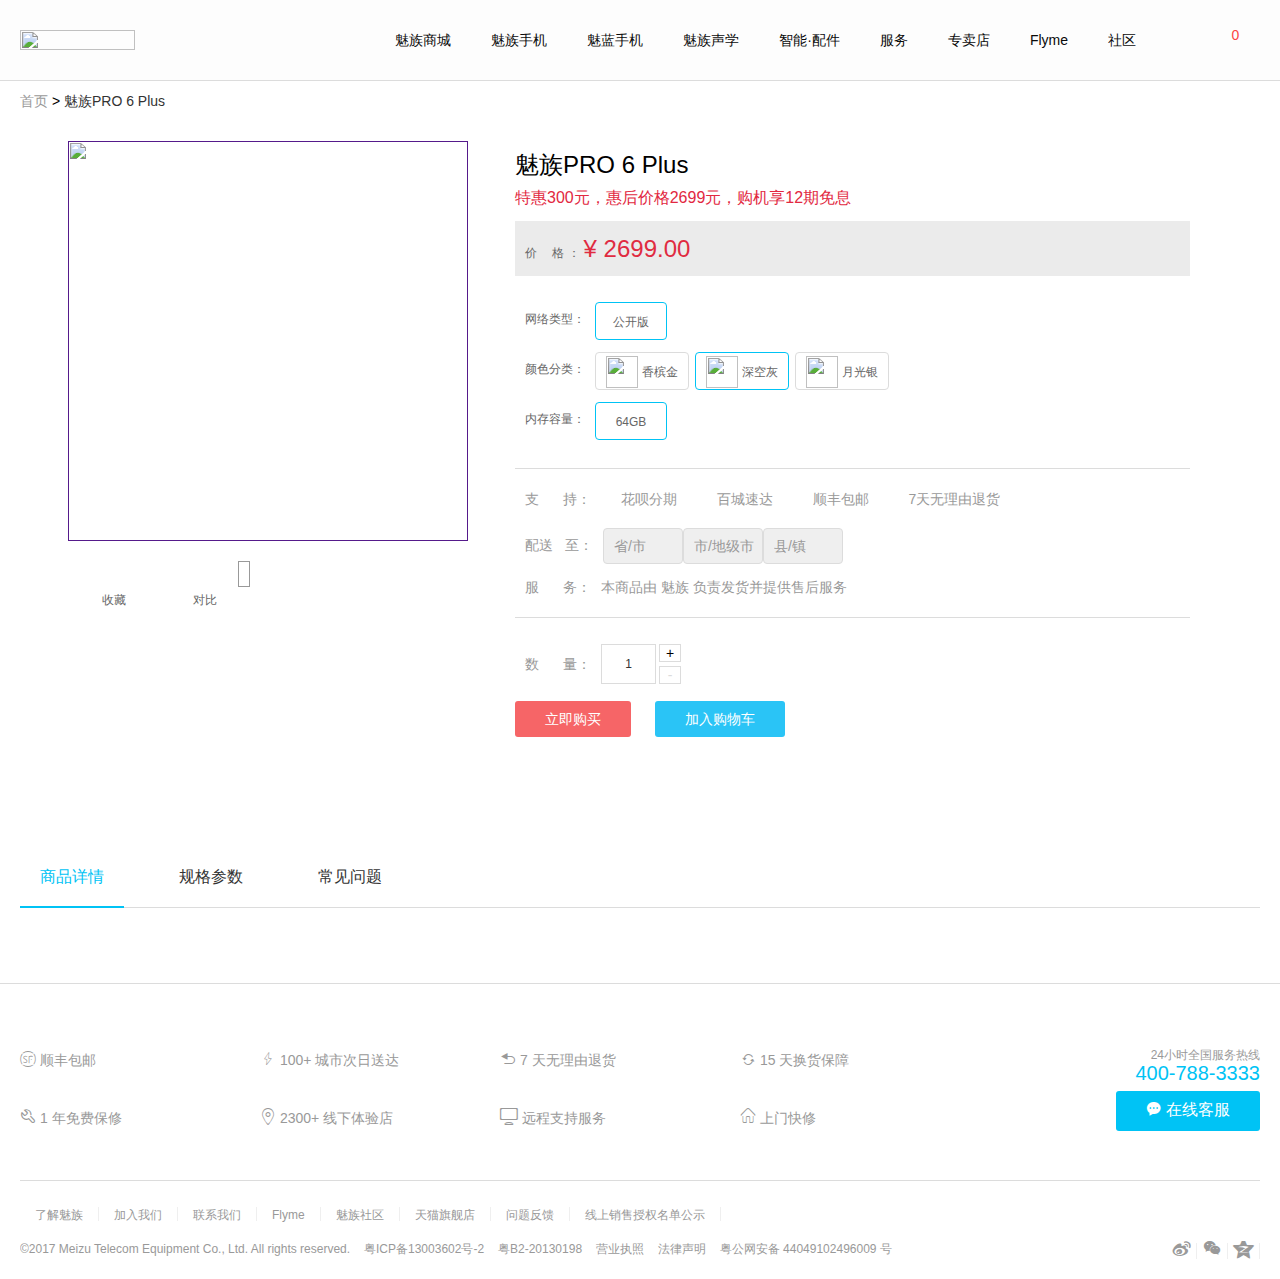
==== Details.html @ 1ca61fbf "Add files via upload" ====
<!DOCTYPE html>
<html lang="en">
<head>
  <meta charset="UTF-8">
  <meta http-equiv="X-UA-Compatible" content="ie=edge">
  <link href="img/标签.ico" rel="shortcut icon">
  <title>魅族官网-魅族智能手机官方网站</title>
  <link rel="stylesheet" href="css/cssresets.css">
  <link rel="stylesheet" href="css/Details.css">
  <link rel="stylesheet" href="iconfont/iconfont.css">
</head>
<body>

    <!-- 导航和轮播图 -->
    <header id="top">
      <div class="nav">
        <div class="nav_center">
          <div class="nc_logo">
            <a href="index.html"><img src="img/logo.png" alt=""></a>
          </div>
          <div class="nc_cart">
            <a href="#">
              <em>0</em>
            </a>
            <div class="ncc_store hide">
              <div class="nccs_center">
                <div class="nccsc_back"></div>
                <div class="nccsc_words">
                  登录后可见<br>
                  您账号中已加入的商品哦~
                </div>
              </div>
            </div>
          </div>
          <div class="nc_mine">
            <a href="#"></a>
            <ul class="hide">
              <li><a href="#">立即登陆</a></li>
              <li><a href="#">立即注册</a></li>
              <li><a href="#">我的订单</a></li>
              <li><a href="#">M码通道</a></li>
            </ul>
          </div>
          <div class="nc_nav">
            <ul>
              <li><a href="#">魅族商城</a></li>
              <li class="ncn_detail">
                <a href="#">魅族手机</a>
                <div class="ncn_detail hide">
                  <div class="ncnd_center">
                    <ul>
                      <li>
                        <a href="#">
                          <img src="img/pro6plus.png" alt="">
                          <span>
                            魅族 PRO 6 Plus
                          </span>
                        </a>
                      </li>
                      <li>
                        <a href="#">
                          <img src="img/pro6plus.png" alt="">
                          <span>
                            魅族 PRO 6 Plus
                          </span>
                        </a>
                      </li>
                      <li>
                        <a href="#">
                          <img src="img/pro6plus.png" alt="">
                          <span>
                            魅族 PRO 6 Plus
                          </span>
                        </a>
                      </li>
                      <li>
                        <a href="#">
                          <img src="img/pro6plus.png" alt="">
                          <span>
                            魅族 PRO 6 Plus
                          </span>
                        </a>
                      </li>
                    </ul>
                  </div>
                </div>
              </li>
              <li class="ncn_detail">
                <a href="#">魅蓝手机</a>
                <div class="ncn_detail hide">
                  <div class="ncnd_center">
                    <ul>
                      <li>
                        <a href="#">
                          <img src="img/pro6plus.png" alt="">
                          <span>
                            魅族 PRO 6
                          </span>
                        </a>
                      </li>
                      <li>
                        <a href="#">
                          <img src="img/pro6plus.png" alt="">
                          <span>
                            魅族 PRO 6 Plus
                          </span>
                        </a>
                      </li>
                      <li>
                        <a href="#">
                          <img src="img/pro6plus.png" alt="">
                          <span>
                            魅族 PRO 6 Plus
                          </span>
                        </a>
                      </li>
                      <li>
                        <a href="#">
                          <img src="img/pro6plus.png" alt="">
                          <span>
                            魅族 PRO 6 Plus
                          </span>
                        </a>
                      </li>
                    </ul>
                  </div>
                </div>
              </li>
              <li class="ncn_detail">
                <a href="#">魅族声学</a>
                <div class="ncn_detail hide">
                  <div class="ncnd_center">
                    <ul>
                      <li>
                        <a href="#">
                          <img src="img/pro6plus.png" alt="">
                          <span>
                            魅族 PRO 6 Plus
                          </span>
                        </a>
                      </li>
                      <li>
                        <a href="#">
                          <img src="img/pro6plus.png" alt="">
                          <span>
                            魅族 PRO 6 Plus
                          </span>
                        </a>
                      </li>
                      <li>
                        <a href="#">
                          <img src="img/pro6plus.png" alt="">
                          <span>
                            魅族 PRO 6 Plus
                          </span>
                        </a>
                      </li>
                      <li>
                        <a href="#">
                          <img src="img/pro6plus.png" alt="">
                          <span>
                            魅族 PRO 6 Plus
                          </span>
                        </a>
                      </li>
                    </ul>
                  </div>
                </div>
              </li>
              <li class="ncn_detail">
                <a href="#">智能·配件</a>
                <div class="ncn_detail hide">
                  <div class="ncnd_center">
                    <ul>
                      <li>
                        <a href="#">
                          <img src="img/pro6plus.png" alt="">
                          <span>
                            魅族 PRO 6 Plus
                          </span>
                        </a>
                      </li>
                      <li>
                        <a href="#">
                          <img src="img/pro6plus.png" alt="">
                          <span>
                            魅族 PRO 6 Plus
                          </span>
                        </a>
                      </li>
                      <li>
                        <a href="#">
                          <img src="img/pro6plus.png" alt="">
                          <span>
                            魅族 PRO 6 Plus
                          </span>
                        </a>
                      </li>
                      <li>
                        <a href="#">
                          <img src="img/pro6plus.png" alt="">
                          <span>
                            魅族 PRO 6 Plus
                          </span>
                        </a>
                      </li>
                    </ul>
                  </div>
                </div>
              </li>
              <li><a href="#">服务</a></li>
              <li><a href="#">专卖店</a></li>
              <li><a href="#">Flyme</a></li>
              <li><a href="#">社区</a></li>
            </ul>
          </div>
        </div>
      </div>
      <div class="hidenav" style="display:none;">
        <div class="hidenav_nav">
          <ul>
            <li style="border-bottom: 2px solid #00c3f5;"><a  class="hn_color">商品详情</a></li>
            <li><a >规格参数</a></li>
            <li><a >常见问题</a></li>
          </ul>
          <div>
            <div>
              <div class="buy">
                <a href="#">现在购买</a>
              </div>
              <div class="price">
                魅族PRO 6s
                <em>￥2299.00</em>
                <p>全网通公开版 星空黑 64GB</p>
              </div>
            </div>
          </div>
        </div>
      </div>
    </header>

    <main id="main">
      <div class="container">
        <section class="crumbs">
          <a href="index.html" class="index">首页</a>
          >
          <a href="" class="Details">魅族PRO 6 Plus</a>
        </section>
        <section class="rom">
          <div class="c_left">
            <div class="cl_booth">
              <a href="">
                <img src="img/c_left0.jpg" alt="">
              </a>
              <a href="" style="display:none;">
                <img src="img/c_left1.jpg" alt="">
              </a>
              <a href="" style="display:none;">
                <img src="img/c_left2.jpg" alt="">
              </a>
              <div class="cl_box" style="display:none;"></div>
            </div>
            <div class="c_cover" ></div>
            <div class="cr_img" style="display:none;" >
              <img src="img/c_left0.jpg" alt="" class="rpic" >
              <img src="img/c_left1.jpg" alt="" class="rpic" style="display:none;">
              <img src="img/c_left2.jpg" alt="" class="rpic" style="display:none;">
            </div>

            <ul>
              <li style="border:1px solid #999;">
                <a>
                  <img src="img/c_left0.jpg" alt="">
                </a>
              </li>
              <li>
                <a>
                  <img src="img/c_left1.jpg" alt="">
                </a>
              </li>
              <li>
                <a>
                  <img src="img/c_left2.jpg" alt="">
                </a>
              </li>
            </ul>
            <div class="cl_action">
              <a href="">
                <span></span>
                收藏</a>
                <a href="" class="cla_compared">
                <span></span>
                对比</a>
            </div>
          </div>
          <div class="c_right">
            <div class="cr_hd">
              <h1>魅族PRO 6 Plus</h1>
              <p>特惠300元，惠后价格2699元，购机享12期免息</p>
            </div>
            <div class="cr_sell">
              <span>价
                <span></span>
                <span></span>
                格 ：</span>
              <span class="crs_money">¥ 2699.00</span>
            </div>
            <div class="cr_set">
              <dl>
                <dt>网络类型：</dt>
                <dd>
                  <a class="c_click">
                    <span>公开版</span>
                  </a>
                </dd>
              </dl>
              <dl>
                <dt>颜色分类：</dt>
                <dd>
                  <a>
                    <img src="img/cr_set0.png" alt="">
                    <span>香槟金</span>
                  </a>
                  <a class="c_click">
                    <img src="img/cr_set1.png" alt="">
                  <span>深空灰</span>
                  </a>
                  <a>
                    <img src="img/cr_set2.png" alt="">
                  <span>月光银</span>
                  </a>
                </dd>
              </dl>
              <dl>
                <dt>内存容量：</dt>
                <dd>
                  <a class="c_click">
                    <span>64GB</span>
                  </a>
                </dd>
              </dl>
            </div>
            <div class="cr_service">
              <dl class="crs_item">
                <dt>支<span class="space"></span><span class="space"></span>持：</dt>
                <dd>
                  <span>
                    <i></i>
                    花呗分期
                  </span>
                  <span>
                    <i></i>
                    百城速达
                  </span>
                  <span>
                    <i></i>
                    顺丰包邮
                  </span>
                  <span>
                    <i></i>
                    7天无理由退货
                  </span>
                </dd>
              </dl>
              <dl class="crs_suda">
                <dt>配送<span class="space"></span>至：</dt>
                <dd>
                  <select id="s_province" name="s_province"></select>
                  <select id="s_city" name="s_city"></select>
                  <select id="s_county" name="s_county"></select>
                  <script class="resources library" src="js/area.js" type="text/javascript"></script>
                  <script type="text/javascript">
                		_init_area();
                	</script>
                </dd>
              </dl>
              <dl class="crs_provider">
                <dt>服<span class="space"></span><span class="space"></span>务：</dt>
                <dd>本商品由 魅族 负责发货并提供售后服务</dd>
              </dl>
            </div>
            <div class="cr_buy">
              <dl>
                <dt>数<span class="space"></span><span class="space"></span>量：</dt>
                <dd>
                  <div>
                    <a class="bottom" style="pointer-events:none;color:#dcdcdc;">-</a>
                    <input type="text" name="" value="1" >
                    <a class="top">+</a>
                  </div>
                </dd>
              </dl>
              <div>
                <a href="#" class="crb_buy">立即购买</a>
                <a href="#">加入购物车</a>
              </div>
            </div>
          </div>
        </section>
      </div>
      <div class="details">
        <div style="height: 62px;">
          <div class="details_tab">
            <div class="container">
              <ul>
                <li style="border-bottom: 2px solid #00c3f5;"><a style="color: #00c3f5;">商品详情</a></li>
                <li><a>规格参数</a></li>
                <li><a>常见问题</a></li>
              </ul>
            </div>
          </div>
        </div>
        <div class="d_content">
          <img src="img/main.png" alt="">
          <img src="img/main3.png" alt="" style="display:none;">
          <img src="img/main2.png" alt="" style="display:none;">
        </div>
      </div>
    </main>

    <!-- 结尾 -->
    <footer id="footer">
        <div>
          <section class="f_top">
            <ul class="ft_left">
              <li>
                <a href="#">
                  <i class="iconfont icon-shunfengmendian01"></i>
                  <span>顺丰包邮</span>
                </a>
              </li>
              <li>
                <a href="#">
                  <i class="iconfont icon-icons64x6449"></i>
                  <span>100+ 城市次日送达</span>
                </a>
              </li>
              <li>
                <a href="#">
                  <i class="iconfont icon-fanhui"></i>
                  <span>7 天无理由退货</span>
                </a>
              </li>
              <li>
                <a href="#">
                  <i class="iconfont icon-xunhuan"></i>
                  <span>15 天换货保障</span>
                </a>
              </li>
              <li>
                <a href="#">
                  <i class="iconfont icon-weixiu"></i>
                  <span>1 年免费保修</span>
                </a>
              </li>
              <li>
                <a href="#">
                  <i class="iconfont icon-dingwei"></i>
                  <span>2300+ 线下体验店</span>
                </a>
              </li>
              <li>
                <a href="#">
                  <i class="iconfont icon-pingmugongxiang"></i>
                  <span>远程支持服务</span>
                </a>
              </li>
              <li>
                <a href="#">
                  <i class="iconfont icon-1"></i>
                  <span>上门快修</span>
                </a>
              </li>
            </ul>
            <div class="ft_right">
              <p>24小时全国服务热线</p>
              <p class="ftr_phone">400-788-3333</p>
              <p>
                <a href="#">
                  <i class="iconfont icon-xinxi1"></i>
                  <span>在线客服</span>
                </a>
              </p>
            </div>
          </section>
          <section class="f_bottom">
            <ul>
              <li><a href="#">了解魅族</a></li>
              <li><a href="#">加入我们</a></li>
              <li><a href="#">联系我们</a></li>
              <li><a href="#">Flyme</a></li>
              <li><a href="#">魅族社区</a></li>
              <li><a href="#">天猫旗舰店</a></li>
              <li><a href="#">问题反馈</a></li>
              <li><a href="#">线上销售授权名单公示</a></li>
            </ul>
            <div>
              <span>
                <a href="#">©2017 Meizu Telecom Equipment Co., Ltd. All rights reserved.</a>
                <a href="#">粤ICP备13003602号-2</a>
                <a href="#">粤B2-20130198</a>
                <a href="#">营业执照</a>
                <a href="#">法律声明</a>
                <a href="#">粤公网安备 44049102496009 号</a>
              </span>
              <ul>
                <li>
                  <a href="#">
                    <i class="iconfont icon-weibo"></i>
                  </a>
                </li>
                <li>
                  <a href="#">
                    <i class="iconfont icon-weixin"></i>
                  </a>
                </li>
                <li>
                  <a href="#">
                    <i class="iconfont icon-kongjian"></i>
                  </a>
                </li>
              </ul>
            </div>
          </section>
        </div>
      </footer>









    <script type="text/javascript" src="js/jquery.min.js"></script>
    <script type="text/javascript" src="js/Details.js"></script>

</body>
</html>
---- css/cssresets.css ----
html, body, div, span, applet, object, iframe,
h1, h2, h3, h4, h5, h6, p, blockquote, pre,
a, abbr, acronym, address, big, cite, code,
del, dfn, em, img, ins, kbd, q, s, samp,
small, strike, strong, sub, sup, tt, var,
b, u, i, center,
dl, dt, dd, ol, ul, li,
fieldset, form, label, legend,
table, caption, tbody, tfoot, thead, tr, th, td,
article, aside, canvas, details, embed,
figure, figcaption, footer, header, hgroup,
menu, nav, output, ruby, section, summary,
time, mark, audio, video {
    margin: 0;
    padding: 0;
    border: 0;
    font-size: 14px;
    vertical-align: baseline;
}
body{
  font:14px/1.5 "Helvetica Neue",Helvetica,Arial,"Microsoft Yahei","Hiragino Sans GB","Heiti SC","WenQuanYi Micro Hei",sans-serif;
  overflow-x: hidden;
}
a{text-decoration:none;font-family: Helvetica,Tahoma,Arial,"Hiragino Sans GB","Microsoft YaHei",SimSun,Heiti,sans-serif;}
/* HTML5 display-role reset for older browsers */
article, aside, details, figcaption, figure,
footer, header, hgroup, menu, nav, section {
    display: block;
}

body {
    line-height: 1;
}

ol, ul {
    list-style: none;
}

blockquote, q {
    quotes: none;
}

blockquote:before, blockquote:after,
q:before, q:after {
    content: '';
    content: none;
}

table {
    border-collapse: collapse;
    border-spacing: 0;
}
a{cursor: pointer;}
input{outline:none;}
---- css/Details.css ----
/*=============== 暂时公共栏 ===============*/
.hide{display: none;}

/*------------------ 导航和轮播图 ------------------*/
#top{width: 100%;height: 80px;position: relative;border-bottom: 1px solid #dcdcdc;}

/*------------------ 导 航 栏 ------------------*/
#top .nav{width: 100%;height: 80px;background-color: rgba(251, 251, 251, 0.50);z-index: 2;position: absolute;top: 0;}
#top .nav .nav_center{width: 1240px;height: 80px;margin: 0 auto;position: relative;}
#top .nav .nav_center .nc_logo{width: 115px;height: 80px;float: left;}
#top .nav .nav_center .nc_logo a img{width: 115px;height: 20px;display: block;padding: 30px 0;}
#top .nav .nav_center .nc_nav{height: 80px;float: right;}
#top .nav .nav_center .nc_nav ul{height: 80px;}
#top .nav .nav_center .nc_nav ul li{display: block;float: left;}
#top .nav .nav_center .nc_nav ul li a{font-size: 14px;padding: 30px 20px;display: block;line-height: 20px;color: rgb(10, 10, 10);}

/*------------------ 导航栏下拉隐藏------------------*/
#top .nav .nav_center .nc_nav ul li .ncn_detail{width: 1920px;height: 135px;position: absolute;top: 80px;right: -340px;background: #fff;border-bottom: 1px solid rgb(221, 221, 221);}
#top .nav .nav_center .nc_nav ul li .ncn_detail .ncnd_center{height: 135px;width: 1240px;margin: 0 auto;}
#top .nav .nav_center .nc_nav ul li .ncn_detail .ncnd_center ul{height: 130px;width: 1240px;padding: 5px 0 0 0;}
#top .nav .nav_center .nc_nav ul li .ncn_detail .ncnd_center ul li{width: 140px;height: 130px;text-align: center;}
#top .nav .nav_center .nc_nav ul li .ncn_detail .ncnd_center ul li a{width: 136px;height: 125px;padding:0 2px 5px;display: block;}
#top .nav .nav_center .nc_nav ul li .ncn_detail .ncnd_center ul li a img{width: 65px;height: 85px;display: block;margin: 0 auto;}
#top .nav .nav_center .nc_nav ul li .ncn_detail .ncnd_center ul li a span{font-size: 12px;margin-top: 10px;display: block;}

/*------------------ 我的详情 ------------------*/
#top .nav .nav_center .nc_mine{float: right;background: url(../img/nc_mine.png) no-repeat center;height: 80px;width: 52px;position: relative;}
#top .nav .nav_center .nc_mine>a{height: 80px;width: 52px;display: block;}
#top .nav .nav_center .nc_mine ul{width: 98px;height: 147px;position: absolute;top: 65px;right: -23px;background: #fff;border-radius:10px;text-align: center;}
#top .nav .nav_center .nc_mine ul li{display: block;margin: 15px auto;line-height: 18px;}
#top .nav .nav_center .nc_mine ul li a{font-size: 12px;color: #666;}

/*------------------ 购物车 ------------------*/
#top .nav .nav_center .nc_cart{float: right;background: url(../img/nc_cart.png) no-repeat center;height: 80px;width: 52px;position: relative;}
#top .nav .nav_center .nc_cart a{height: 80px;width: 52px;display: block;}
#top .nav .nav_center .nc_cart a em{color: rgb(252, 67, 67);position: absolute;left: 45%;top: 35%;font-style: normal;}
#top .nav .nav_center .nc_cart .ncc_store{width: 318px;height: 120px;position: absolute;top: 65px;right: 0;z-index: 2;background: #fff;border-radius:10px;}
#top .nav .nav_center .nc_cart .ncc_store .nccs_center{line-height: 120px;text-align: center;}
#top .nav .nav_center .nc_cart .ncc_store .nccs_center .nccsc_back{background: url(../img/nc_cart1.png) no-repeat center;height: 42px;width: 47px;display: inline-block;margin-right: 15px;vertical-align: middle;}
#top .nav .nav_center .nc_cart .ncc_store .nccs_center .nccsc_words{display: inline-block;font-size: 12px;color: #999;line-height: 20px;vertical-align: middle;text-align: left;}

/*------------------ 下拉固定顶端导航栏 ------------------*/
#top .hidenav{width: 100%;height: 80px;z-index: 999;background: rgba(246, 246, 246, 0.9);position: fixed;top: 0;border-bottom: 1px solid #dcdcdc;}
#top .hidenav .hidenav_nav{width: 1240px;height: 80px;margin: 0 auto;position: relative;}

#top .hidenav .hidenav_nav ul li{float: left;margin-right: 35px;display: block;}
#top .hidenav .hidenav_nav ul li a{line-height: 79px;display: block;padding: 0 20px;font-size: 16px;color: #333;transition: color .3s;}
#top .hidenav .hidenav_nav ul li .hn_color{color: #00c3f5;}
#top .hidenav .hidenav_nav ul li a:hover{color: #00c3f5;}
#top .hidenav .hidenav_nav>div{position: absolute;top: 0;right: 0;height: 80px;width: 600px;overflow: hidden;}
#top .hidenav .hidenav_nav>div>div{position: absolute;top: 20px;height: 60px;width: 600px;right: -120px;}
#top .hidenav .hidenav_nav>div>div .buy{margin-left: 0;float: right;line-height: 40px;}
#top .hidenav .hidenav_nav>div>div .buy a{padding: 10px 30px;border-radius: 3px;color: #fff;background-color: #2ac4f6;font-size: 14px;}
#top .hidenav .hidenav_nav>div>div .price{float: right;margin-right: 20px;line-height: 20px;text-align: right;font-size: 16px;
color: #333;}
#top .hidenav .hidenav_nav>div>div .price em{font-style: normal;margin-left: 10px;color: #e02b41;font-weight: 700;font-size: 18px;line-height: 20px;}
#top .hidenav .hidenav_nav>div>div .price p{font-size: 12px;line-height: 20px;color: #999;}


/*------------------ top：hover字体变色 ------------------*/
#top .nav .nav_center .nc_mine>ul>li>a:hover{color: #00c3f5;}
#top .nav .nav_center .nc_nav>ul>li>a:hover{color: #00c3f5;}



#main{width: 100%;}
#main .container{width: 1240px;margin: 0 auto;}
#main .container .rom{width: 1240px;height: 646px;}
#main .container .crumbs{width: 1240px;height: 40px;}
#main .container .crumbs .Details{line-height: 40px;color: #333;}
#main .container .crumbs .index{color: #999;line-height: 40px;}
#main .container .c_left{float: left;width: 495px;position: relative;}
#main .container .c_left .c_cover{position: absolute;top: 20px;left: 50px;width: 400px;height: 400px;}
#main .container .c_left .cl_booth{margin: 20px auto;width: 400px;height: 400px;position: relative;}
#main .container .c_left .cl_booth a{position: absolute;top: 0;left: 0;width: 400px;height: 400px;}
#main .container .c_left .cl_booth img{width: 400px;height: 400px;}
#main .container .c_left .cl_booth .cl_box{width: 200px;height: 200px;background: white;opacity: 0.6;position: absolute;top: 0;left: 0;}
#main .container .c_left .cr_img{position: absolute;left: 475px;top: 20px;width: 400px;height: 400px;overflow: hidden;}
#main .container .c_left .cr_img img{position: absolute;width: 800px;height: 800px;}
#main .container .c_left ul{margin-top: 0;text-align: center;}
#main .container .c_left ul li{display: inline-block;margin: 0 5px;}
#main .container .c_left ul li a{display: block;padding: 5px;text-align: center;}
#main .container .c_left ul li a img{max-width: 75px;max-height: 75px;}
#main .container .c_left .cl_action{padding: 5px 60px 0;}
#main .container .c_left .cl_action a{font-size: 12px;color: #666;}
#main .container .c_left .cl_action .cla_compared{margin-top: 20px;margin-left: 40px;}
#main .container .c_left .cl_action a span{margin-right: 3px;background: url(../img/cl_action.png) no-repeat center ;width: 16px;height: 16px;display: inline-block;vertical-align: top;}
#main .container .c_left .cl_action .cla_compared span{background: url(../img/cla_compared.png) no-repeat center;}
#main .container .c_right{width: 675px;float: left;padding-top: 10px;}
#main .container .c_right .cr_hd{padding-top: 20px;margin-bottom: 15px;}
#main .container .c_right .cr_hd h1{margin-bottom: 10px;color: #000;line-height: 1.2;font-size: 24px;font-weight: 400;}
#main .container .c_right .cr_hd p{color: #e22841;font-size: 16px;}
#main .container .c_right .cr_sell{margin-bottom: 26px;background: rgb(235, 235, 235);height: 55px;}
#main .container .c_right .cr_sell>span{line-height: 55px;padding-left: 10px;width: 65px;font-size: 12px;color: #666;}
#main .container .c_right .cr_sell>span span{margin-left: 6px;}
#main .container .c_right .cr_sell .crs_money{color: #e02b41;font-size: 24px;padding-left: 0;}
#main .container .c_right .cr_set{padding-bottom: 16px;color: #666;}
#main .container .c_right .cr_set dl{width: 570px;height: 44px;margin-bottom: 6px;}
#main .container .c_right .cr_set dl dt{float: left;padding-left: 10px;line-height: 34px;font-size: 12px;margin-right: 10px;}
#main .container .c_right .cr_set dl dd {height: 38px;}
#main .container .c_right .cr_set dl dd a{text-align: center;float: left;min-width: 50px;padding: 0 10px;margin: 0 6px 10px 0;background-color: #fff;line-height: 36px;border: 1px solid #dcdcdc;border-radius: 4px;color: #666;cursor:pointer;height: 36px;}
#main .container .c_right .cr_set dl dd a img{width: 32px;height: 32px;vertical-align:middle;}
#main .container .c_right .cr_set dl dd a span{font-size: 12px;line-height: 32px;}
#main .container .c_right .cr_set dl dd .c_click{border-color: #00c3f5;}

#main .container .c_right .cr_service{padding: 23px 0;border-top: 1px solid #dcdcdc;}
.space{padding: 0 6px;}
#main .container .c_right .cr_service .crs_item{height: 18px;}
#main .container .c_right .cr_service .crs_suda{padding-top: 18px;height: 34px;line-height: 34px;}
#main .container .c_right .cr_service .crs_provider{padding-top: 18px;}
#main .container .c_right .cr_service dl dt{font-size: 14px;float: left;color: #999;padding-left: 10px;margin-right: 10px;}
#main .container .c_right .cr_service dl dd span{float: left;margin-right: 20px;font-size: 14px;color: #999;}
#main .container .c_right .cr_service dl dd i{background: url(../img/cr_service.png) no-repeat center;width: 16px;height: 16px;display: inline-block;vertical-align:middle;}
#main .container .c_right .cr_service .crs_suda dd select{padding-left: 10px;width: 80px;font-size: 14px;height: 36px;-webkit-appearance: none;display: block;float: left;border: 1px solid #dcdcdc;border-radius: 4px;color: #999;}
#main .container .c_right .cr_service .crs_provider dd{font-size: 14px;color: #999;}

#main .container .c_right .cr_buy{border-top: 1px solid #dcdcdc;padding-top: 26px;}
#main .container .c_right .cr_buy dl dt{font-size: 14px;color: #999;float: left;padding-left: 10px;margin-right: 10px;line-height: 40px;}
#main .container .c_right .cr_buy dl dd{height: 40px;vertical-align:middle;}
#main .container .c_right .cr_buy dl dd>div{position: relative;height: 40px;width: 80px;border-radius: 3px;margin-right: 30px;float: left;}
#main .container .c_right .cr_buy dl dd>div input{position: absolute;top: 0;left: 0;width: 53px;height: 38px;padding: 0;line-height: 40px;font-size: 12px;text-align: center;color: #333;border: 1px solid #dcdcdc;}
#main .container .c_right .cr_buy dl dd>div a{position: absolute;right: 0;width: 20px;height: 16px;line-height: 16px;font-size: 14px;text-align: center;border: 1px solid #dcdcdc;cursor: pointer;}
#main .container .c_right .cr_buy dl dd>div .bottom{top: 22px;}
#main .container .c_right .cr_buy>div{margin-top: 26px;}
#main .container .c_right .cr_buy>div a{padding-left: 0;padding-right: 0;width: 128px;margin-right: 20px;padding: 10px 30px;line-height: 1.33333;border-radius: 3px;color: #fff;background-color: #2ac4f6;border-color: #12bdf5;cursor: pointer;}
#main .container .c_right .cr_buy>div .crb_buy{background-color: #f66567;border-color: #f54d4f;}

#main .details{margin-top: 80px;width: 100%;}
#main .details .details_tab{width: 100%;background: #fff;}
#main .details .details_tab .container{margin: 0 auto;width: 1240px;height: 60px;border-bottom: 1px solid #dcdcdc;}
#main .details .details_tab .container ul li{float: left;margin-right: 35px;}
#main .details .details_tab .container ul li a{display: block;padding: 0 20px;line-height: 59px;font-size: 16px;color: #333;transition: color .3s;}
#main .details .details_tab .container ul li a:hover{color: #00c3f5}


#main .details .d_content{margin:30px auto;width: 1240px;}




#footer{width: 100%;background: #fff;border-top: 1px solid #dcdcdc;}
#footer>div{width: 1240px;margin: 0 auto;}
#footer>div .f_top{border-bottom: 1px solid #dcdcdc;height: 196px;}
#footer>div .f_top .ft_left{display: block;float: left;width: 960px;margin: 60px 0 16px;}
#footer>div .f_top .ft_left li{display: block;float: left;width: 240px;margin-bottom: 27px;line-height: 30px;}
#footer>div .f_top .ft_left li a{color: #999;font-size: 14px;}
#footer>div .f_top .ft_right{float: right;margin-top: 65px;text-align: right;}
#footer>div .f_top .ft_right p{color: #999;display: block;margin-bottom: 2px;font-size: 12px;}
#footer>div .f_top .ft_right .ftr_phone{color: #00c3f5;margin-bottom: 8px;font-size: 20px;display: block;}
#footer>div .f_top .ft_right p a{display: inline-block;width: 144px;height: 40px;color: #fff;font-size: 16px;border-radius: 3px;background-color: #00c3f5;line-height: 36px;text-align: center;}
#footer>div .f_top .ft_right p a span{font-size: 16px;}

#footer>div .f_bottom>ul{margin: 26px 0 18px;display: block;height: 16px;}
#footer>div .f_bottom>ul li{display: block;float: left;border-right: 1px solid #efefef;}
#footer>div .f_bottom>ul li a{color: #999;padding: 0 15px;font-size: 12px;}
#footer>div .f_bottom div{width: 1240px;height: 20px;overflow: hidden;margin-bottom: 18px;}
#footer>div .f_bottom div span{float: left;display: block;}
#footer>div .f_bottom div span a{font-size: 12px;margin-right: 10px;height: 20px;color: #999;}
#footer>div .f_bottom div>ul{display: block;float: right;height: 20px;}
#footer>div .f_bottom div>ul li{display: block;float: left;line-height: 20px;}
#footer>div .f_bottom div>ul li a{padding: 0 5px;border-right: 1px solid #efefef;line-height: 10px;}
#footer>div .f_bottom div>ul li a i{color: #999;font-size: 20px;}


0
---- iconfont/iconfont.css ----
@font-face {font-family: "iconfont";
  src: url('iconfont.eot?t=1501138270702'); /* IE9*/
  src: url('iconfont.eot?t=1501138270702#iefix') format('embedded-opentype'), /* IE6-IE8 */
  url('iconfont.woff?t=1501138270702') format('woff'), /* chrome, firefox */
  url('iconfont.ttf?t=1501138270702') format('truetype'), /* chrome, firefox, opera, Safari, Android, iOS 4.2+*/
  url('iconfont.svg?t=1501138270702#iconfont') format('svg'); /* iOS 4.1- */
}

.iconfont {
  font-family:"iconfont" !important;
  font-size:16px;
  font-style:normal;
  -webkit-font-smoothing: antialiased;
  -moz-osx-font-smoothing: grayscale;
}

.icon-1:before { content: "\e602"; }

.icon-xinxi1:before { content: "\e627"; }

.icon-icons64x6449:before { content: "\e670"; }

.icon-fanhui:before { content: "\e610"; }

.icon-xunhuan:before { content: "\e64a"; }

.icon-shunfengmendian01:before { content: "\e60b"; }

.icon-dingwei:before { content: "\e605"; }

.icon-weibo:before { content: "\e600"; }

.icon-kongjian:before { content: "\e6c1"; }

.icon-weixiu:before { content: "\e68f"; }

.icon-pingmugongxiang:before { content: "\e60c"; }

.icon-weixin:before { content: "\e604"; }
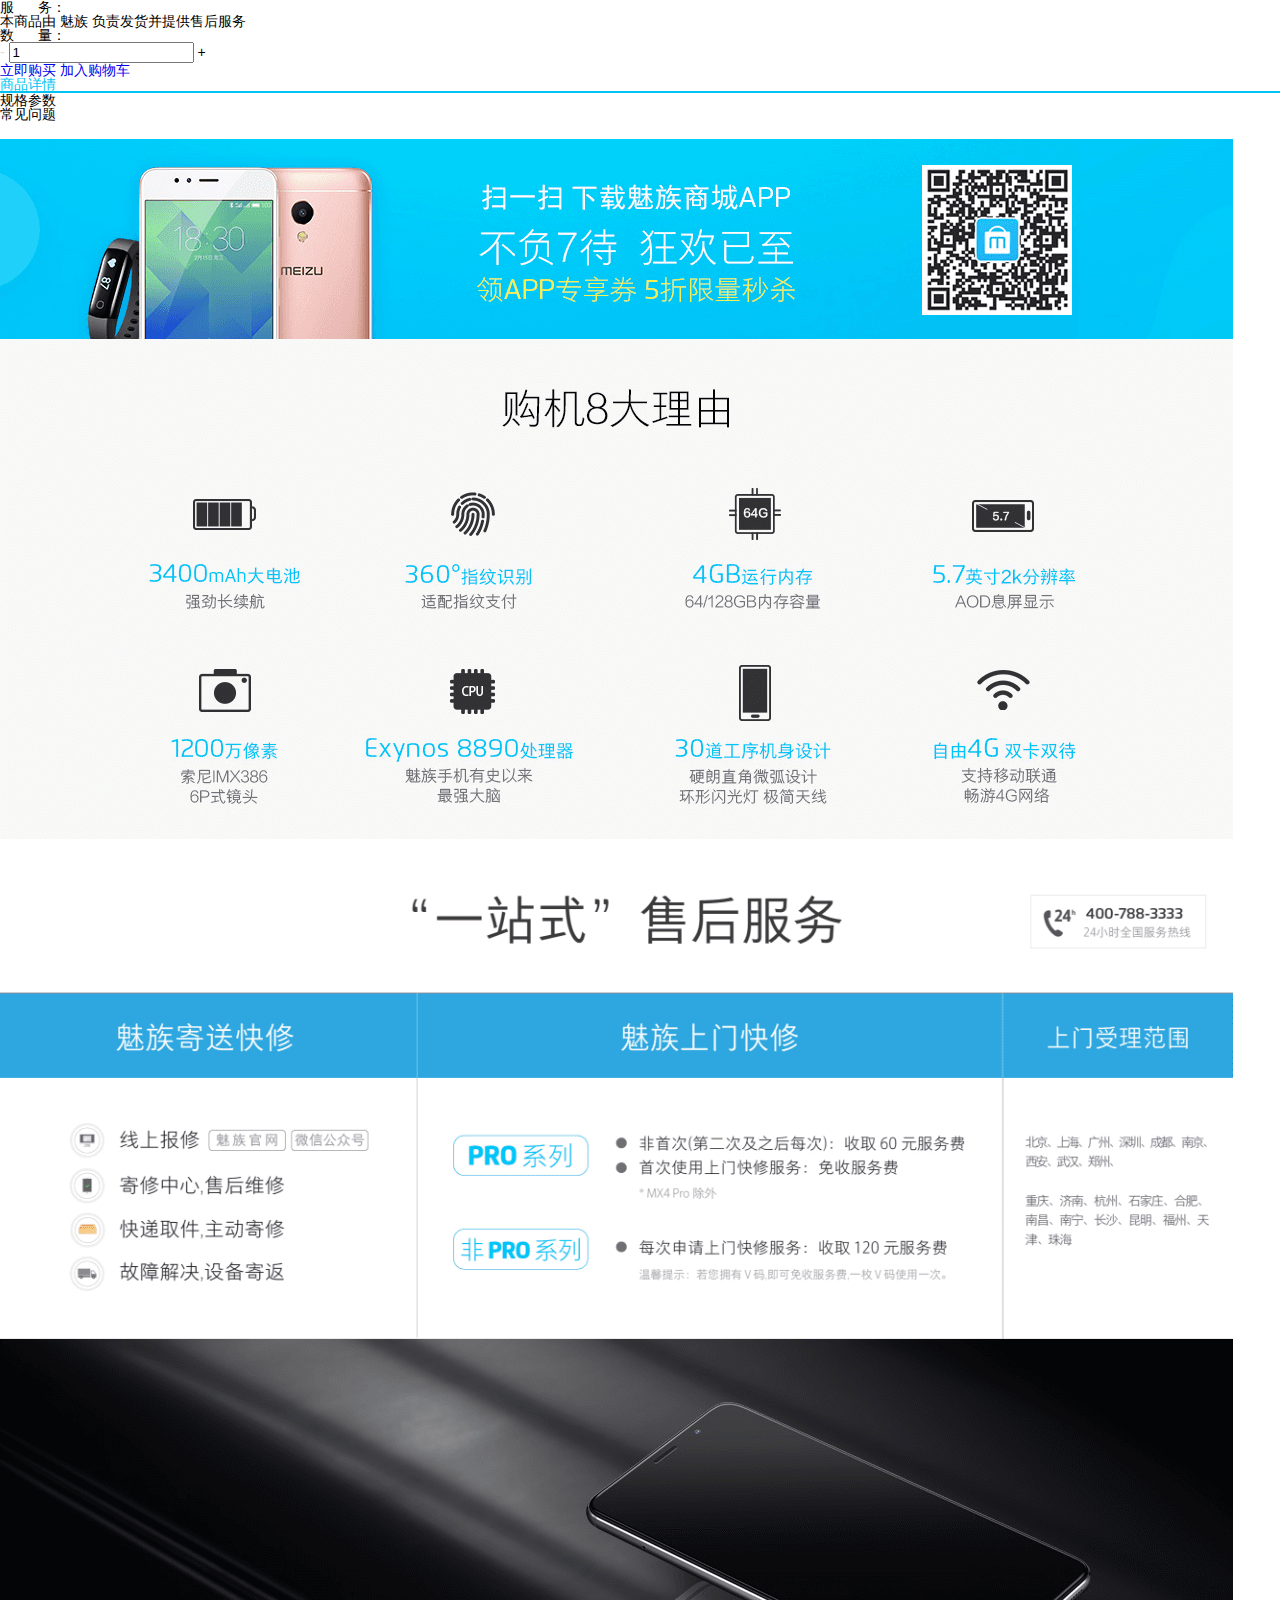
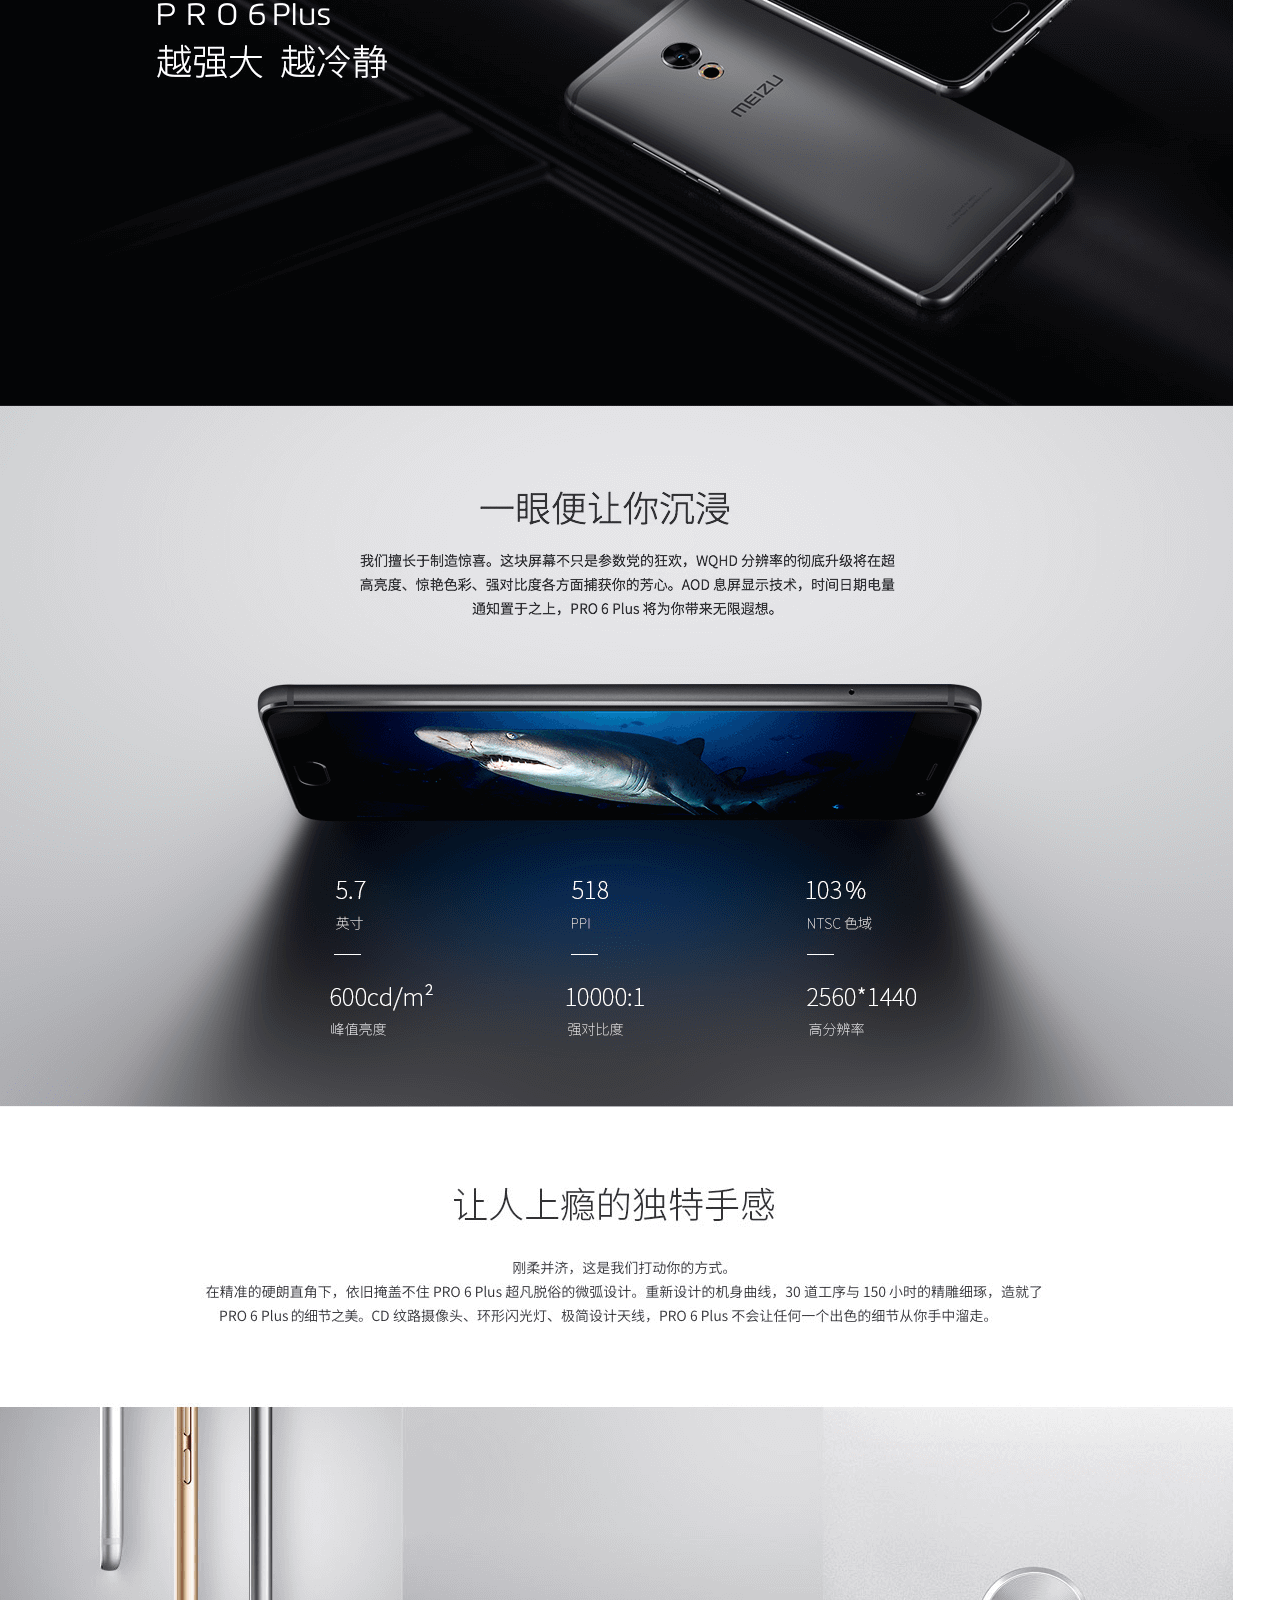
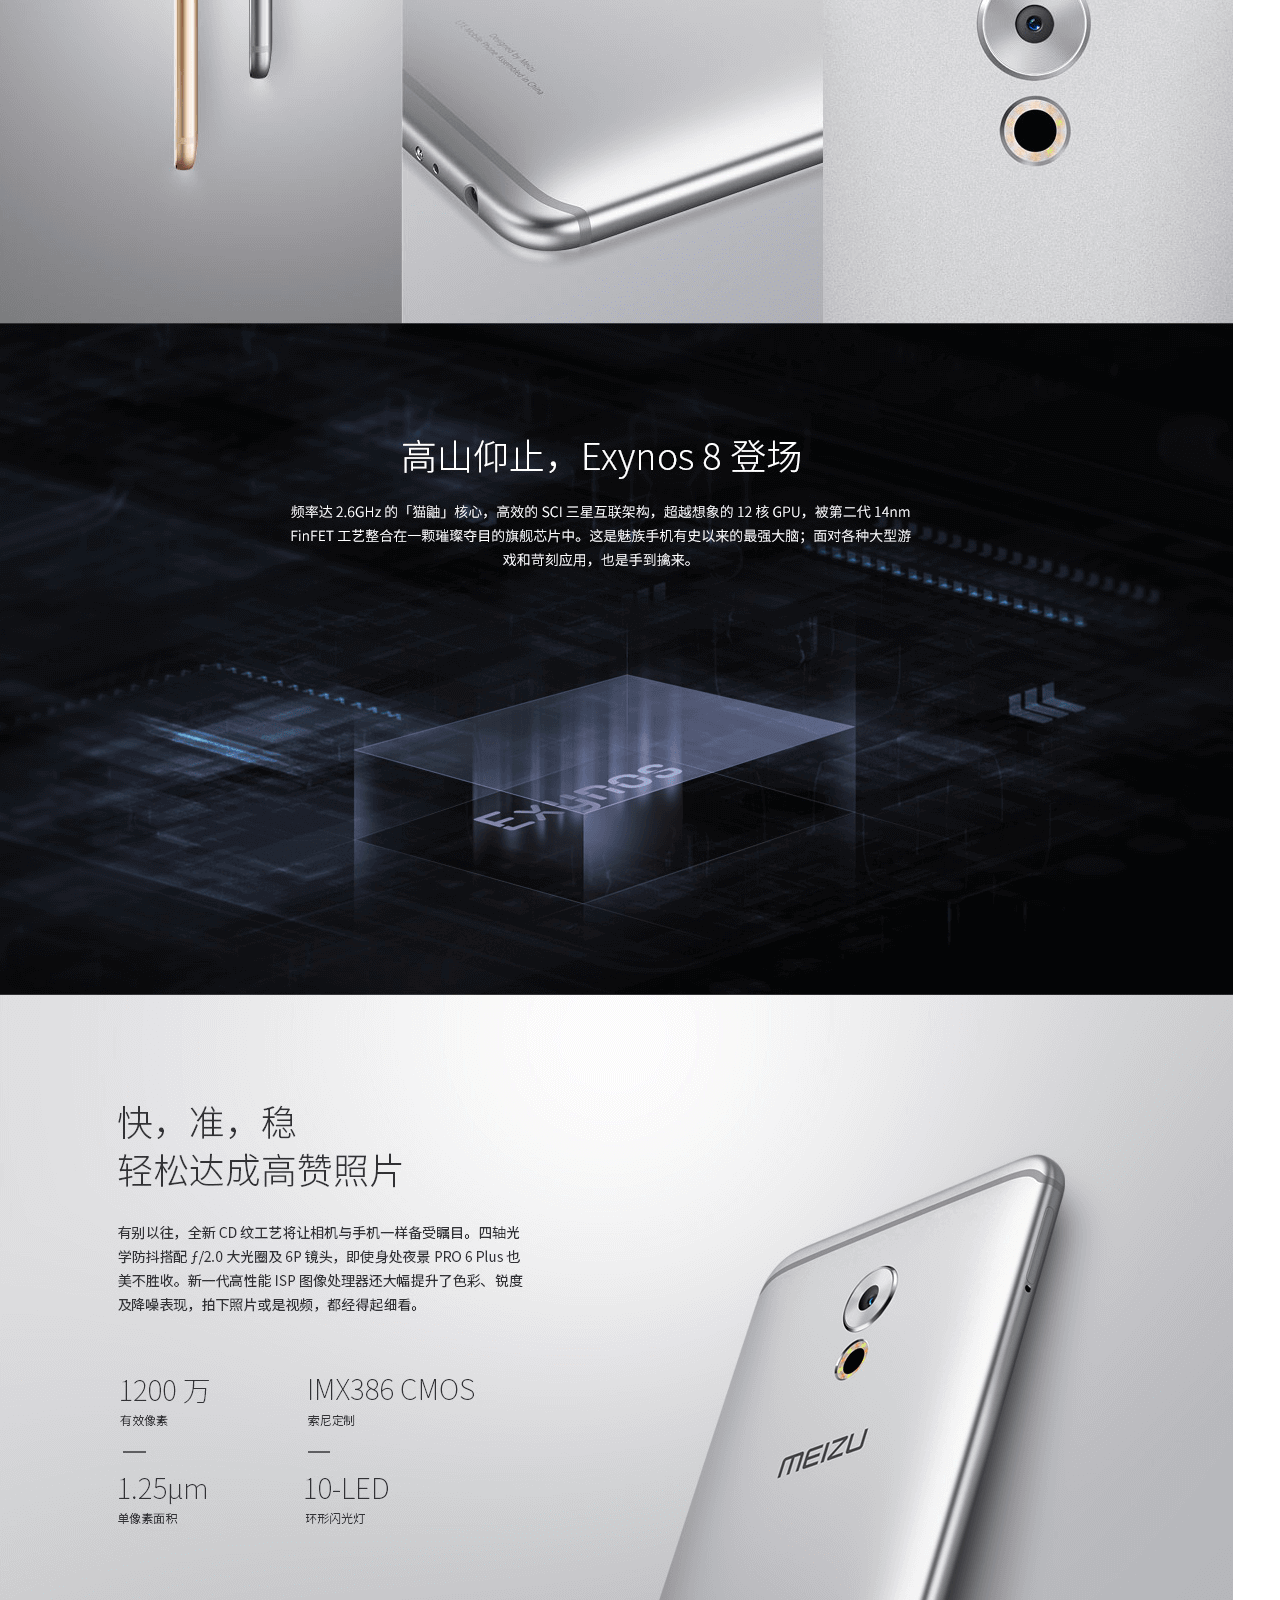
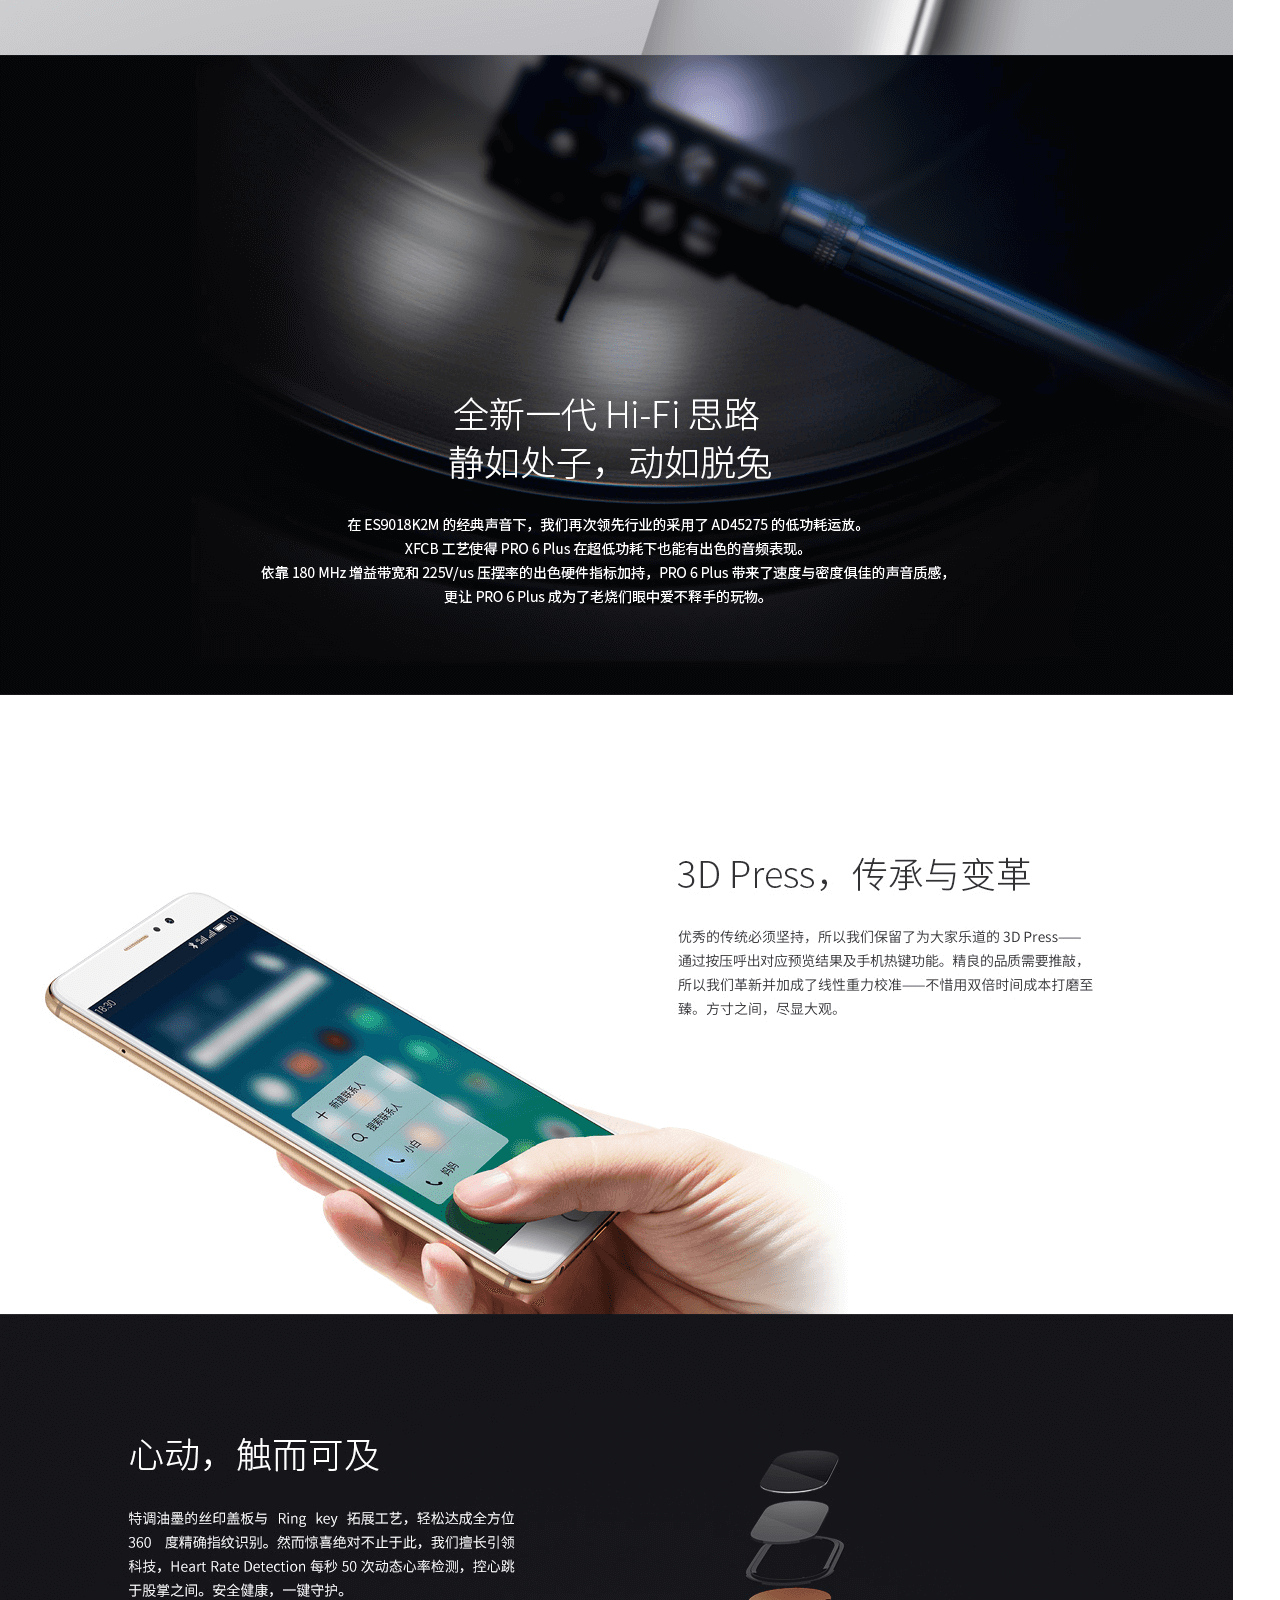
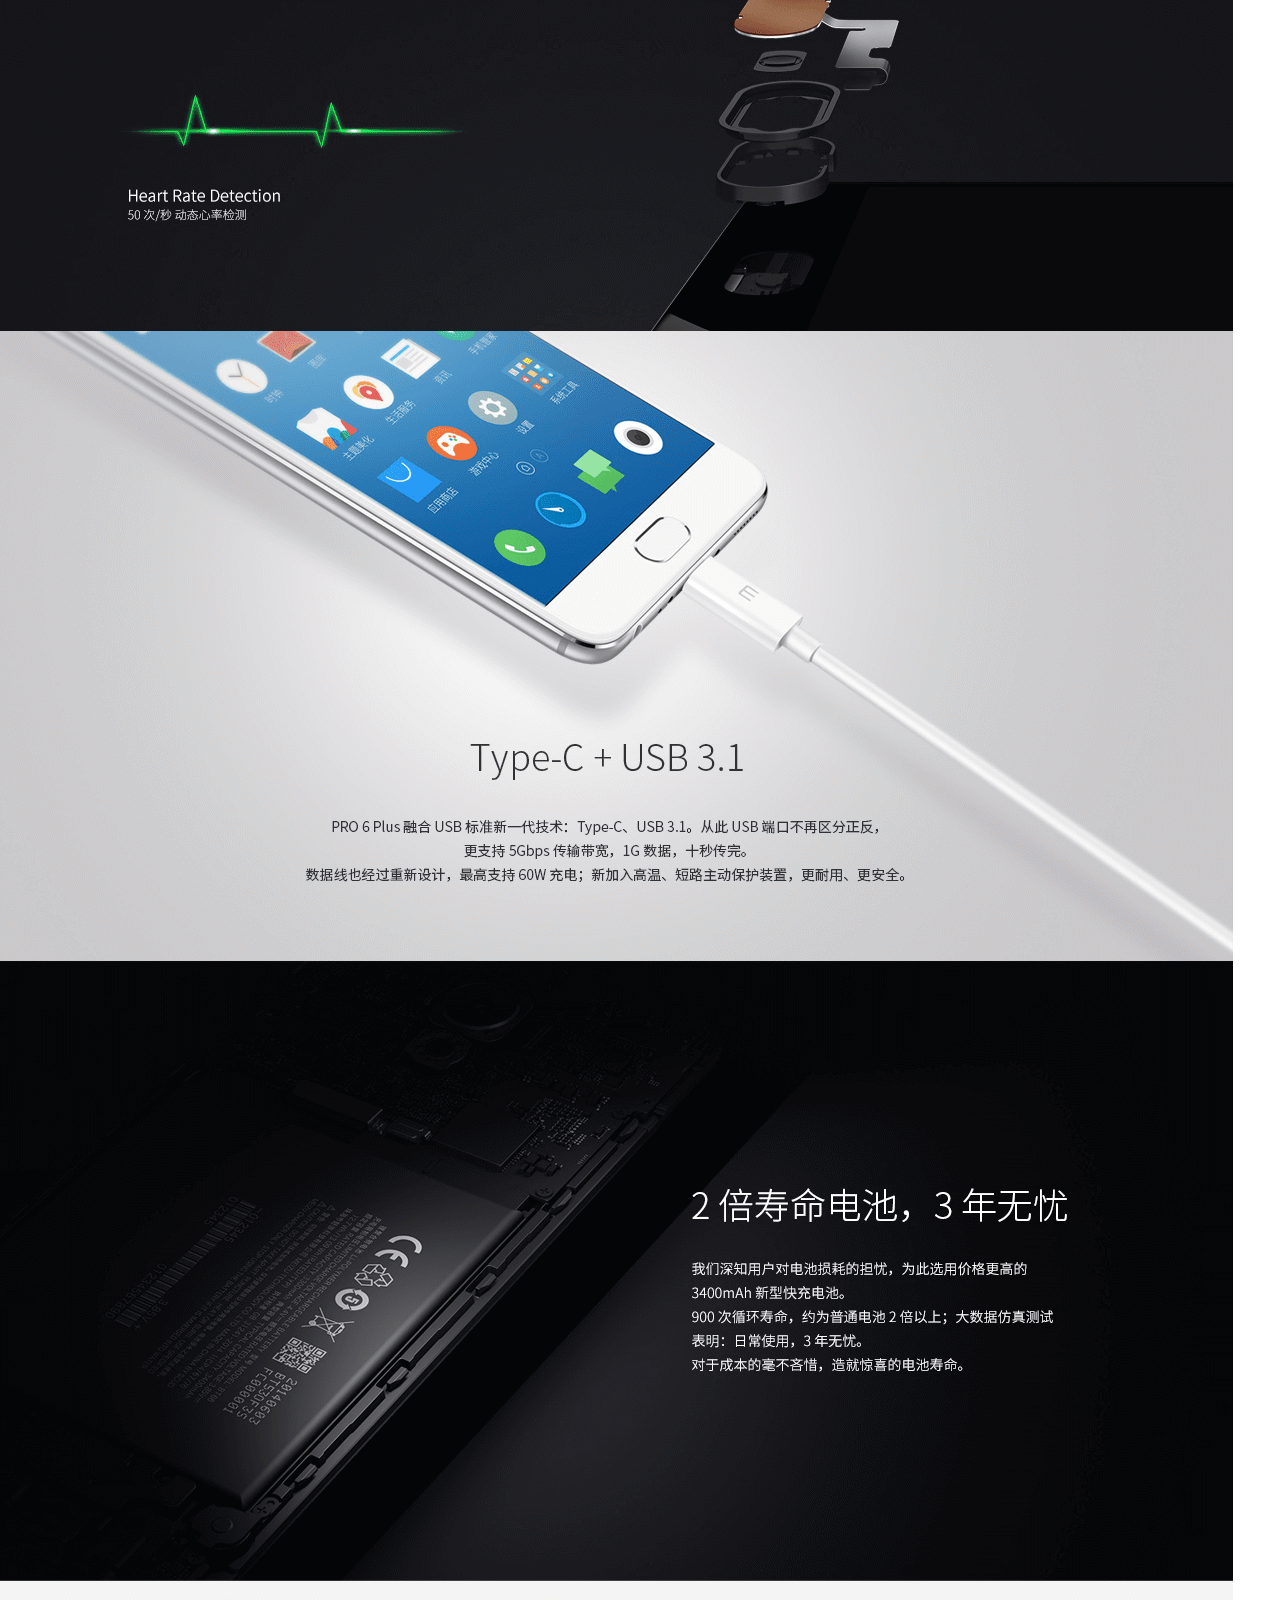
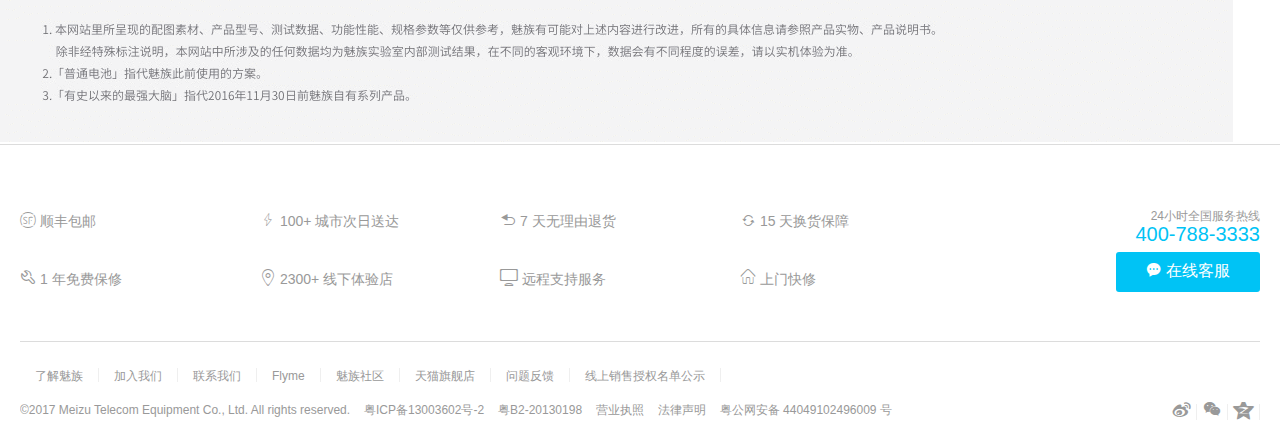
==== commit 9b61e425: "Add files via upload" ====
--- a/Details.html
+++ b/Details.html
@@ -4,10 +4,14 @@
   <meta charset="UTF-8">
   <meta http-equiv="X-UA-Compatible" content="ie=edge">
   <link href="img/标签.ico" rel="shortcut icon">
-  <title>魅族官网-魅族智能手机官方网站</title>
+  <title>魅族 PRO 6 Plus</title>
   <link rel="stylesheet" href="css/cssresets.css">
   <link rel="stylesheet" href="css/Details.css">
   <link rel="stylesheet" href="iconfont/iconfont.css">
+  <script type="text/javascript">
+  if(/Android|webOS|iPhone|iPod|BlackBerry/i.test(navigator.userAgent)) {
+  window.location.href = "m-Details.html";
+  }
 </head>
 <body>
 
--- a/css/Details.css
+++ b/css/Details.css
@@ -1,165 +1,883 @@
 /*=============== 暂时公共栏 ===============*/
-.hide{display: none;}
+
+.hide {
+  display: none;
+}
+
 
 /*------------------ 导航和轮播图 ------------------*/
-#top{width: 100%;height: 80px;position: relative;border-bottom: 1px solid #dcdcdc;}
+
+#top {
+  width: 100%;
+  height: 80px;
+  position: relative;
+  border-bottom: 1px solid #dcdcdc;
+}
+
 
 /*------------------ 导 航 栏 ------------------*/
-#top .nav{width: 100%;height: 80px;background-color: rgba(251, 251, 251, 0.50);z-index: 2;position: absolute;top: 0;}
-#top .nav .nav_center{width: 1240px;height: 80px;margin: 0 auto;position: relative;}
-#top .nav .nav_center .nc_logo{width: 115px;height: 80px;float: left;}
-#top .nav .nav_center .nc_logo a img{width: 115px;height: 20px;display: block;padding: 30px 0;}
-#top .nav .nav_center .nc_nav{height: 80px;float: right;}
-#top .nav .nav_center .nc_nav ul{height: 80px;}
-#top .nav .nav_center .nc_nav ul li{display: block;float: left;}
-#top .nav .nav_center .nc_nav ul li a{font-size: 14px;padding: 30px 20px;display: block;line-height: 20px;color: rgb(10, 10, 10);}
+
+#top .nav {
+  width: 100%;
+  height: 80px;
+  background-color: rgba(251, 251, 251, 0.50);
+  z-index: 2;
+  position: absolute;
+  top: 0;
+}
+
+#top .nav .nav_center {
+  width: 1240px;
+  height: 80px;
+  margin: 0 auto;
+  position: relative;
+}
+
+#top .nav .nav_center .nc_logo {
+  width: 115px;
+  height: 80px;
+  float: left;
+}
+
+#top .nav .nav_center .nc_logo a img {
+  width: 115px;
+  height: 20px;
+  display: block;
+  padding: 30px 0;
+}
+
+#top .nav .nav_center .nc_nav {
+  height: 80px;
+  float: right;
+}
+
+#top .nav .nav_center .nc_nav ul {
+  height: 80px;
+}
+
+#top .nav .nav_center .nc_nav ul li {
+  display: block;
+  float: left;
+}
+
+#top .nav .nav_center .nc_nav ul li a {
+  font-size: 14px;
+  padding: 30px 20px;
+  display: block;
+  line-height: 20px;
+  color: rgb(10, 10, 10);
+}
+
 
 /*------------------ 导航栏下拉隐藏------------------*/
-#top .nav .nav_center .nc_nav ul li .ncn_detail{width: 1920px;height: 135px;position: absolute;top: 80px;right: -340px;background: #fff;border-bottom: 1px solid rgb(221, 221, 221);}
-#top .nav .nav_center .nc_nav ul li .ncn_detail .ncnd_center{height: 135px;width: 1240px;margin: 0 auto;}
-#top .nav .nav_center .nc_nav ul li .ncn_detail .ncnd_center ul{height: 130px;width: 1240px;padding: 5px 0 0 0;}
-#top .nav .nav_center .nc_nav ul li .ncn_detail .ncnd_center ul li{width: 140px;height: 130px;text-align: center;}
-#top .nav .nav_center .nc_nav ul li .ncn_detail .ncnd_center ul li a{width: 136px;height: 125px;padding:0 2px 5px;display: block;}
-#top .nav .nav_center .nc_nav ul li .ncn_detail .ncnd_center ul li a img{width: 65px;height: 85px;display: block;margin: 0 auto;}
-#top .nav .nav_center .nc_nav ul li .ncn_detail .ncnd_center ul li a span{font-size: 12px;margin-top: 10px;display: block;}
+
+#top .nav .nav_center .nc_nav ul li .ncn_detail {
+  width: 1920px;
+  height: 135px;
+  position: absolute;
+  top: 80px;
+  right: -340px;
+  background: #fff;
+  border-bottom: 1px solid rgb(221, 221, 221);
+}
+
+#top .nav .nav_center .nc_nav ul li .ncn_detail .ncnd_center {
+  height: 135px;
+  width: 1240px;
+  margin: 0 auto;
+}
+
+#top .nav .nav_center .nc_nav ul li .ncn_detail .ncnd_center ul {
+  height: 130px;
+  width: 1240px;
+  padding: 5px 0 0 0;
+}
+
+#top .nav .nav_center .nc_nav ul li .ncn_detail .ncnd_center ul li {
+  width: 140px;
+  height: 130px;
+  text-align: center;
+}
+
+#top .nav .nav_center .nc_nav ul li .ncn_detail .ncnd_center ul li a {
+  width: 136px;
+  height: 125px;
+  padding: 0 2px 5px;
+  display: block;
+}
+
+#top .nav .nav_center .nc_nav ul li .ncn_detail .ncnd_center ul li a img {
+  width: 65px;
+  height: 85px;
+  display: block;
+  margin: 0 auto;
+}
+
+#top .nav .nav_center .nc_nav ul li .ncn_detail .ncnd_center ul li a span {
+  font-size: 12px;
+  margin-top: 10px;
+  display: block;
+}
+
 
 /*------------------ 我的详情 ------------------*/
-#top .nav .nav_center .nc_mine{float: right;background: url(../img/nc_mine.png) no-repeat center;height: 80px;width: 52px;position: relative;}
-#top .nav .nav_center .nc_mine>a{height: 80px;width: 52px;display: block;}
-#top .nav .nav_center .nc_mine ul{width: 98px;height: 147px;position: absolute;top: 65px;right: -23px;background: #fff;border-radius:10px;text-align: center;}
-#top .nav .nav_center .nc_mine ul li{display: block;margin: 15px auto;line-height: 18px;}
-#top .nav .nav_center .nc_mine ul li a{font-size: 12px;color: #666;}
+
+#top .nav .nav_center .nc_mine {
+  float: right;
+  background: url(../img/nc_mine.png) no-repeat center;
+  height: 80px;
+  width: 52px;
+  position: relative;
+}
+
+#top .nav .nav_center .nc_mine>a {
+  height: 80px;
+  width: 52px;
+  display: block;
+}
+
+#top .nav .nav_center .nc_mine ul {
+  width: 98px;
+  height: 147px;
+  position: absolute;
+  top: 65px;
+  right: -23px;
+  background: #fff;
+  border-radius: 10px;
+  text-align: center;
+}
+
+#top .nav .nav_center .nc_mine ul li {
+  display: block;
+  margin: 15px auto;
+  line-height: 18px;
+}
+
+#top .nav .nav_center .nc_mine ul li a {
+  font-size: 12px;
+  color: #666;
+}
+
 
 /*------------------ 购物车 ------------------*/
-#top .nav .nav_center .nc_cart{float: right;background: url(../img/nc_cart.png) no-repeat center;height: 80px;width: 52px;position: relative;}
-#top .nav .nav_center .nc_cart a{height: 80px;width: 52px;display: block;}
-#top .nav .nav_center .nc_cart a em{color: rgb(252, 67, 67);position: absolute;left: 45%;top: 35%;font-style: normal;}
-#top .nav .nav_center .nc_cart .ncc_store{width: 318px;height: 120px;position: absolute;top: 65px;right: 0;z-index: 2;background: #fff;border-radius:10px;}
-#top .nav .nav_center .nc_cart .ncc_store .nccs_center{line-height: 120px;text-align: center;}
-#top .nav .nav_center .nc_cart .ncc_store .nccs_center .nccsc_back{background: url(../img/nc_cart1.png) no-repeat center;height: 42px;width: 47px;display: inline-block;margin-right: 15px;vertical-align: middle;}
-#top .nav .nav_center .nc_cart .ncc_store .nccs_center .nccsc_words{display: inline-block;font-size: 12px;color: #999;line-height: 20px;vertical-align: middle;text-align: left;}
+
+#top .nav .nav_center .nc_cart {
+  float: right;
+  background: url(../img/nc_cart.png) no-repeat center;
+  height: 80px;
+  width: 52px;
+  position: relative;
+}
+
+#top .nav .nav_center .nc_cart a {
+  height: 80px;
+  width: 52px;
+  display: block;
+}
+
+#top .nav .nav_center .nc_cart a em {
+  color: rgb(252, 67, 67);
+  position: absolute;
+  left: 45%;
+  top: 35%;
+  font-style: normal;
+}
+
+#top .nav .nav_center .nc_cart .ncc_store {
+  width: 318px;
+  height: 120px;
+  position: absolute;
+  top: 65px;
+  right: 0;
+  z-index: 2;
+  background: #fff;
+  border-radius: 10px;
+}
+
+#top .nav .nav_center .nc_cart .ncc_store .nccs_center {
+  line-height: 120px;
+  text-align: center;
+}
+
+#top .nav .nav_center .nc_cart .ncc_store .nccs_center .nccsc_back {
+  background: url(../img/nc_cart1.png) no-repeat center;
+  height: 42px;
+  width: 47px;
+  display: inline-block;
+  margin-right: 15px;
+  vertical-align: middle;
+}
+
+#top .nav .nav_center .nc_cart .ncc_store .nccs_center .nccsc_words {
+  display: inline-block;
+  font-size: 12px;
+  color: #999;
+  line-height: 20px;
+  vertical-align: middle;
+  text-align: left;
+}
+
 
 /*------------------ 下拉固定顶端导航栏 ------------------*/
-#top .hidenav{width: 100%;height: 80px;z-index: 999;background: rgba(246, 246, 246, 0.9);position: fixed;top: 0;border-bottom: 1px solid #dcdcdc;}
-#top .hidenav .hidenav_nav{width: 1240px;height: 80px;margin: 0 auto;position: relative;}
-
-#top .hidenav .hidenav_nav ul li{float: left;margin-right: 35px;display: block;}
-#top .hidenav .hidenav_nav ul li a{line-height: 79px;display: block;padding: 0 20px;font-size: 16px;color: #333;transition: color .3s;}
-#top .hidenav .hidenav_nav ul li .hn_color{color: #00c3f5;}
-#top .hidenav .hidenav_nav ul li a:hover{color: #00c3f5;}
-#top .hidenav .hidenav_nav>div{position: absolute;top: 0;right: 0;height: 80px;width: 600px;overflow: hidden;}
-#top .hidenav .hidenav_nav>div>div{position: absolute;top: 20px;height: 60px;width: 600px;right: -120px;}
-#top .hidenav .hidenav_nav>div>div .buy{margin-left: 0;float: right;line-height: 40px;}
-#top .hidenav .hidenav_nav>div>div .buy a{padding: 10px 30px;border-radius: 3px;color: #fff;background-color: #2ac4f6;font-size: 14px;}
-#top .hidenav .hidenav_nav>div>div .price{float: right;margin-right: 20px;line-height: 20px;text-align: right;font-size: 16px;
-color: #333;}
-#top .hidenav .hidenav_nav>div>div .price em{font-style: normal;margin-left: 10px;color: #e02b41;font-weight: 700;font-size: 18px;line-height: 20px;}
-#top .hidenav .hidenav_nav>div>div .price p{font-size: 12px;line-height: 20px;color: #999;}
+
+#top .hidenav {
+  width: 100%;
+  height: 80px;
+  z-index: 999;
+  background: rgba(246, 246, 246, 0.9);
+  position: fixed;
+  top: 0;
+  border-bottom: 1px solid #dcdcdc;
+}
+
+#top .hidenav .hidenav_nav {
+  width: 1240px;
+  height: 80px;
+  margin: 0 auto;
+  position: relative;
+}
+
+#top .hidenav .hidenav_nav ul li {
+  float: left;
+  margin-right: 35px;
+  display: block;
+}
+
+#top .hidenav .hidenav_nav ul li a {
+  line-height: 79px;
+  display: block;
+  padding: 0 20px;
+  font-size: 16px;
+  color: #333;
+  transition: color .3s;
+}
+
+#top .hidenav .hidenav_nav ul li .hn_color {
+  color: #00c3f5;
+}
+
+#top .hidenav .hidenav_nav ul li a:hover {
+  color: #00c3f5;
+}
+
+#top .hidenav .hidenav_nav>div {
+  position: absolute;
+  top: 0;
+  right: 0;
+  height: 80px;
+  width: 600px;
+  overflow: hidden;
+}
+
+#top .hidenav .hidenav_nav>div>div {
+  position: absolute;
+  top: 20px;
+  height: 60px;
+  width: 600px;
+  right: -120px;
+}
+
+#top .hidenav .hidenav_nav>div>div .buy {
+  margin-left: 0;
+  float: right;
+  line-height: 40px;
+}
+
+#top .hidenav .hidenav_nav>div>div .buy a {
+  padding: 10px 30px;
+  border-radius: 3px;
+  color: #fff;
+  background-color: #2ac4f6;
+  font-size: 14px;
+}
+
+#top .hidenav .hidenav_nav>div>div .price {
+  float: right;
+  margin-right: 20px;
+  line-height: 20px;
+  text-align: right;
+  font-size: 16px;
+  color: #333;
+}
+
+#top .hidenav .hidenav_nav>div>div .price em {
+  font-style: normal;
+  margin-left: 10px;
+  color: #e02b41;
+  font-weight: 700;
+  font-size: 18px;
+  line-height: 20px;
+}
+
+#top .hidenav .hidenav_nav>div>div .price p {
+  font-size: 12px;
+  line-height: 20px;
+  color: #999;
+}
 
 
 /*------------------ top：hover字体变色 ------------------*/
-#top .nav .nav_center .nc_mine>ul>li>a:hover{color: #00c3f5;}
-#top .nav .nav_center .nc_nav>ul>li>a:hover{color: #00c3f5;}
-
-
-
-#main{width: 100%;}
-#main .container{width: 1240px;margin: 0 auto;}
-#main .container .rom{width: 1240px;height: 646px;}
-#main .container .crumbs{width: 1240px;height: 40px;}
-#main .container .crumbs .Details{line-height: 40px;color: #333;}
-#main .container .crumbs .index{color: #999;line-height: 40px;}
-#main .container .c_left{float: left;width: 495px;position: relative;}
-#main .container .c_left .c_cover{position: absolute;top: 20px;left: 50px;width: 400px;height: 400px;}
-#main .container .c_left .cl_booth{margin: 20px auto;width: 400px;height: 400px;position: relative;}
-#main .container .c_left .cl_booth a{position: absolute;top: 0;left: 0;width: 400px;height: 400px;}
-#main .container .c_left .cl_booth img{width: 400px;height: 400px;}
-#main .container .c_left .cl_booth .cl_box{width: 200px;height: 200px;background: white;opacity: 0.6;position: absolute;top: 0;left: 0;}
-#main .container .c_left .cr_img{position: absolute;left: 475px;top: 20px;width: 400px;height: 400px;overflow: hidden;}
-#main .container .c_left .cr_img img{position: absolute;width: 800px;height: 800px;}
-#main .container .c_left ul{margin-top: 0;text-align: center;}
-#main .container .c_left ul li{display: inline-block;margin: 0 5px;}
-#main .container .c_left ul li a{display: block;padding: 5px;text-align: center;}
-#main .container .c_left ul li a img{max-width: 75px;max-height: 75px;}
-#main .container .c_left .cl_action{padding: 5px 60px 0;}
-#main .container .c_left .cl_action a{font-size: 12px;color: #666;}
-#main .container .c_left .cl_action .cla_compared{margin-top: 20px;margin-left: 40px;}
-#main .container .c_left .cl_action a span{margin-right: 3px;background: url(../img/cl_action.png) no-repeat center ;width: 16px;height: 16px;display: inline-block;vertical-align: top;}
-#main .container .c_left .cl_action .cla_compared span{background: url(../img/cla_compared.png) no-repeat center;}
-#main .container .c_right{width: 675px;float: left;padding-top: 10px;}
-#main .container .c_right .cr_hd{padding-top: 20px;margin-bottom: 15px;}
-#main .container .c_right .cr_hd h1{margin-bottom: 10px;color: #000;line-height: 1.2;font-size: 24px;font-weight: 400;}
-#main .container .c_right .cr_hd p{color: #e22841;font-size: 16px;}
-#main .container .c_right .cr_sell{margin-bottom: 26px;background: rgb(235, 235, 235);height: 55px;}
-#main .container .c_right .cr_sell>span{line-height: 55px;padding-left: 10px;width: 65px;font-size: 12px;color: #666;}
-#main .container .c_right .cr_sell>span span{margin-left: 6px;}
-#main .container .c_right .cr_sell .crs_money{color: #e02b41;font-size: 24px;padding-left: 0;}
-#main .container .c_right .cr_set{padding-bottom: 16px;color: #666;}
-#main .container .c_right .cr_set dl{width: 570px;height: 44px;margin-bottom: 6px;}
-#main .container .c_right .cr_set dl dt{float: left;padding-left: 10px;line-height: 34px;font-size: 12px;margin-right: 10px;}
-#main .container .c_right .cr_set dl dd {height: 38px;}
-#main .container .c_right .cr_set dl dd a{text-align: center;float: left;min-width: 50px;padding: 0 10px;margin: 0 6px 10px 0;background-color: #fff;line-height: 36px;border: 1px solid #dcdcdc;border-radius: 4px;color: #666;cursor:pointer;height: 36px;}
-#main .container .c_right .cr_set dl dd a img{width: 32px;height: 32px;vertical-align:middle;}
-#main .container .c_right .cr_set dl dd a span{font-size: 12px;line-height: 32px;}
-#main .container .c_right .cr_set dl dd .c_click{border-color: #00c3f5;}
-
-#main .container .c_right .cr_service{padding: 23px 0;border-top: 1px solid #dcdcdc;}
-.space{padding: 0 6px;}
-#main .container .c_right .cr_service .crs_item{height: 18px;}
-#main .container .c_right .cr_service .crs_suda{padding-top: 18px;height: 34px;line-height: 34px;}
-#main .container .c_right .cr_service .crs_provider{padding-top: 18px;}
-#main .container .c_right .cr_service dl dt{font-size: 14px;float: left;color: #999;padding-left: 10px;margin-right: 10px;}
-#main .container .c_right .cr_service dl dd span{float: left;margin-right: 20px;font-size: 14px;color: #999;}
-#main .container .c_right .cr_service dl dd i{background: url(../img/cr_service.png) no-repeat center;width: 16px;height: 16px;display: inline-block;vertical-align:middle;}
-#main .container .c_right .cr_service .crs_suda dd select{padding-left: 10px;width: 80px;font-size: 14px;height: 36px;-webkit-appearance: none;display: block;float: left;border: 1px solid #dcdcdc;border-radius: 4px;color: #999;}
-#main .container .c_right .cr_service .crs_provider dd{font-size: 14px;color: #999;}
-
-#main .container .c_right .cr_buy{border-top: 1px solid #dcdcdc;padding-top: 26px;}
-#main .container .c_right .cr_buy dl dt{font-size: 14px;color: #999;float: left;padding-left: 10px;margin-right: 10px;line-height: 40px;}
-#main .container .c_right .cr_buy dl dd{height: 40px;vertical-align:middle;}
-#main .container .c_right .cr_buy dl dd>div{position: relative;height: 40px;width: 80px;border-radius: 3px;margin-right: 30px;float: left;}
-#main .container .c_right .cr_buy dl dd>div input{position: absolute;top: 0;left: 0;width: 53px;height: 38px;padding: 0;line-height: 40px;font-size: 12px;text-align: center;color: #333;border: 1px solid #dcdcdc;}
-#main .container .c_right .cr_buy dl dd>div a{position: absolute;right: 0;width: 20px;height: 16px;line-height: 16px;font-size: 14px;text-align: center;border: 1px solid #dcdcdc;cursor: pointer;}
-#main .container .c_right .cr_buy dl dd>div .bottom{top: 22px;}
-#main .container .c_right .cr_buy>div{margin-top: 26px;}
-#main .container .c_right .cr_buy>div a{padding-left: 0;padding-right: 0;width: 128px;margin-right: 20px;padding: 10px 30px;line-height: 1.33333;border-radius: 3px;color: #fff;background-color: #2ac4f6;border-color: #12bdf5;cursor: pointer;}
-#main .container .c_right .cr_buy>div .crb_buy{background-color: #f66567;border-color: #f54d4f;}
-
-#main .details{margin-top: 80px;width: 100%;}
-#main .details .details_tab{width: 100%;background: #fff;}
-#main .details .details_tab .container{margin: 0 auto;width: 1240px;height: 60px;border-bottom: 1px solid #dcdcdc;}
-#main .details .details_tab .container ul li{float: left;margin-right: 35px;}
-#main .details .details_tab .container ul li a{display: block;padding: 0 20px;line-height: 59px;font-size: 16px;color: #333;transition: color .3s;}
-#main .details .details_tab .container ul li a:hover{color: #00c3f5}
-
-
-#main .details .d_content{margin:30px auto;width: 1240px;}
-
-
-
-
-#footer{width: 100%;background: #fff;border-top: 1px solid #dcdcdc;}
-#footer>div{width: 1240px;margin: 0 auto;}
-#footer>div .f_top{border-bottom: 1px solid #dcdcdc;height: 196px;}
-#footer>div .f_top .ft_left{display: block;float: left;width: 960px;margin: 60px 0 16px;}
-#footer>div .f_top .ft_left li{display: block;float: left;width: 240px;margin-bottom: 27px;line-height: 30px;}
-#footer>div .f_top .ft_left li a{color: #999;font-size: 14px;}
-#footer>div .f_top .ft_right{float: right;margin-top: 65px;text-align: right;}
-#footer>div .f_top .ft_right p{color: #999;display: block;margin-bottom: 2px;font-size: 12px;}
-#footer>div .f_top .ft_right .ftr_phone{color: #00c3f5;margin-bottom: 8px;font-size: 20px;display: block;}
-#footer>div .f_top .ft_right p a{display: inline-block;width: 144px;height: 40px;color: #fff;font-size: 16px;border-radius: 3px;background-color: #00c3f5;line-height: 36px;text-align: center;}
-#footer>div .f_top .ft_right p a span{font-size: 16px;}
-
-#footer>div .f_bottom>ul{margin: 26px 0 18px;display: block;height: 16px;}
-#footer>div .f_bottom>ul li{display: block;float: left;border-right: 1px solid #efefef;}
-#footer>div .f_bottom>ul li a{color: #999;padding: 0 15px;font-size: 12px;}
-#footer>div .f_bottom div{width: 1240px;height: 20px;overflow: hidden;margin-bottom: 18px;}
-#footer>div .f_bottom div span{float: left;display: block;}
-#footer>div .f_bottom div span a{font-size: 12px;margin-right: 10px;height: 20px;color: #999;}
-#footer>div .f_bottom div>ul{display: block;float: right;height: 20px;}
-#footer>div .f_bottom div>ul li{display: block;float: left;line-height: 20px;}
-#footer>div .f_bottom div>ul li a{padding: 0 5px;border-right: 1px solid #efefef;line-height: 10px;}
-#footer>div .f_bottom div>ul li a i{color: #999;font-size: 20px;}
-
+
+#top .nav .nav_center .nc_mine>ul>li>a:hover {
+  color: #00c3f5;
+}
+
+#top .nav .nav_center .nc_nav>ul>li>a:hover {
+  color: #00c3f5;
+}
+
+#main {
+  width: 100%;
+}
+
+#main .container {
+  width: 1240px;
+  margin: 0 auto;
+}
+
+#main .container .rom {
+  width: 1240px;
+  height: 646px;
+}
+
+#main .container .crumbs {
+  width: 1240px;
+  height: 40px;
+}
+
+#main .container .crumbs .Details {
+  line-height: 40px;
+  color: #333;
+}
+
+#main .container .crumbs .index {
+  color: #999;
+  line-height: 40px;
+}
+
+#main .container .c_left {
+  float: left;
+  width: 495px;
+  position: relative;
+}
+
+#main .container .c_left .c_cover {
+  position: absolute;
+  top: 20px;
+  left: 50px;
+  width: 400px;
+  height: 400px;
+}
+
+#main .container .c_left .cl_booth {
+  margin: 20px auto;
+  width: 400px;
+  height: 400px;
+  position: relative;
+}
+
+#main .container .c_left .cl_booth a {
+  position: absolute;
+  top: 0;
+  left: 0;
+  width: 400px;
+  height: 400px;
+}
+
+#main .container .c_left .cl_booth img {
+  width: 400px;
+  height: 400px;
+}
+
+#main .container .c_left .cl_booth .cl_box {
+  width: 200px;
+  height: 200px;
+  background: white;
+  opacity: 0.6;
+  position: absolute;
+  top: 0;
+  left: 0;
+}
+
+#main .container .c_left .cr_img {
+  position: absolute;
+  left: 475px;
+  top: 20px;
+  width: 400px;
+  height: 400px;
+  overflow: hidden;
+}
+
+#main .container .c_left .cr_img img {
+  position: absolute;
+  width: 800px;
+  height: 800px;
+}
+
+#main .container .c_left ul {
+  margin-top: 0;
+  text-align: center;
+}
+
+#main .container .c_left ul li {
+  display: inline-block;
+  margin: 0 5px;
+}
+
+#main .container .c_left ul li a {
+  display: block;
+  padding: 5px;
+  text-align: center;
+}
+
+#main .container .c_left ul li a img {
+  max-width: 75px;
+  max-height: 75px;
+}
+
+#main .container .c_left .cl_action {
+  padding: 5px 60px 0;
+}
+
+#main .container .c_left .cl_action a {
+  font-size: 12px;
+  color: #666;
+}
+
+#main .container .c_left .cl_action .cla_compared {
+  margin-top: 20px;
+  margin-left: 40px;
+}
+
+#main .container .c_left .cl_action a span {
+  margin-right: 3px;
+  background: url(../img/cl_action.png) no-repeat center;
+  width: 16px;
+  height: 16px;
+  display: inline-block;
+  vertical-align: top;
+}
+
+#main .container .c_left .cl_action .cla_compared span {
+  background: url(../img/cla_compared.png) no-repeat center;
+}
+
+#main .container .c_right {
+  width: 675px;
+  float: left;
+  padding-top: 10px;
+}
+
+#main .container .c_right .cr_hd {
+  padding-top: 20px;
+  margin-bottom: 15px;
+}
+
+#main .container .c_right .cr_hd h1 {
+  margin-bottom: 10px;
+  color: #000;
+  line-height: 1.2;
+  font-size: 24px;
+  font-weight: 400;
+}
+
+#main .container .c_right .cr_hd p {
+  color: #e22841;
+  font-size: 16px;
+}
+
+#main .container .c_right .cr_sell {
+  margin-bottom: 26px;
+  background: rgb(235, 235, 235);
+  height: 55px;
+}
+
+#main .container .c_right .cr_sell>span {
+  line-height: 55px;
+  padding-left: 10px;
+  width: 65px;
+  font-size: 12px;
+  color: #666;
+}
+
+#main .container .c_right .cr_sell>span span {
+  margin-left: 6px;
+}
+
+#main .container .c_right .cr_sell .crs_money {
+  color: #e02b41;
+  font-size: 24px;
+  padding-left: 0;
+}
+
+#main .container .c_right .cr_set {
+  padding-bottom: 16px;
+  color: #666;
+}
+
+#main .container .c_right .cr_set dl {
+  width: 570px;
+  height: 44px;
+  margin-bottom: 6px;
+}
+
+#main .container .c_right .cr_set dl dt {
+  float: left;
+  padding-left: 10px;
+  line-height: 34px;
+  font-size: 12px;
+  margin-right: 10px;
+}
+
+#main .container .c_right .cr_set dl dd {
+  height: 38px;
+}
+
+#main .container .c_right .cr_set dl dd a {
+  text-align: center;
+  float: left;
+  min-width: 50px;
+  padding: 0 10px;
+  margin: 0 6px 10px 0;
+  background-color: #fff;
+  line-height: 36px;
+  border: 1px solid #dcdcdc;
+  border-radius: 4px;
+  color: #666;
+  cursor: pointer;
+  height: 36px;
+}
+
+#main .container .c_right .cr_set dl dd a img {
+  width: 32px;
+  height: 32px;
+  vertical-align: middle;
+}
+
+#main .container .c_right .cr_set dl dd a span {
+  font-size: 12px;
+  line-height: 32px;
+}
+
+#main .container .c_right .cr_set dl dd .c_click {
+  border-color: #00c3f5;
+}
+
+#main .container .c_right .cr_service {
+  padding: 23px 0;
+  border-top: 1px solid #dcdcdc;
+}
+
+.space {
+  padding: 0 6px;
+}
+
+#main .container .c_right .cr_service .crs_item {
+  height: 18px;
+}
+
+#main .container .c_right .cr_service .crs_suda {
+  padding-top: 18px;
+  height: 34px;
+  line-height: 34px;
+}
+
+#main .container .c_right .cr_service .crs_provider {
+  padding-top: 18px;
+}
+
+#main .container .c_right .cr_service dl dt {
+  font-size: 14px;
+  float: left;
+  color: #999;
+  padding-left: 10px;
+  margin-right: 10px;
+}
+
+#main .container .c_right .cr_service dl dd span {
+  float: left;
+  margin-right: 20px;
+  font-size: 14px;
+  color: #999;
+}
+
+#main .container .c_right .cr_service dl dd i {
+  background: url(../img/cr_service.png) no-repeat center;
+  width: 16px;
+  height: 16px;
+  display: inline-block;
+  vertical-align: middle;
+}
+
+#main .container .c_right .cr_service .crs_suda dd select {
+  padding-left: 10px;
+  width: 80px;
+  font-size: 14px;
+  height: 36px;
+  -webkit-appearance: none;
+  display: block;
+  float: left;
+  border: 1px solid #dcdcdc;
+  border-radius: 4px;
+  color: #999;
+}
+
+#main .container .c_right .cr_service .crs_provider dd {
+  font-size: 14px;
+  color: #999;
+}
+
+#main .container .c_right .cr_buy {
+  border-top: 1px solid #dcdcdc;
+  padding-top: 26px;
+}
+
+#main .container .c_right .cr_buy dl dt {
+  font-size: 14px;
+  color: #999;
+  float: left;
+  padding-left: 10px;
+  margin-right: 10px;
+  line-height: 40px;
+}
+
+#main .container .c_right .cr_buy dl dd {
+  height: 40px;
+  vertical-align: middle;
+}
+
+#main .container .c_right .cr_buy dl dd>div {
+  position: relative;
+  height: 40px;
+  width: 80px;
+  border-radius: 3px;
+  margin-right: 30px;
+  float: left;
+}
+
+#main .container .c_right .cr_buy dl dd>div input {
+  position: absolute;
+  top: 0;
+  left: 0;
+  width: 53px;
+  height: 38px;
+  padding: 0;
+  line-height: 40px;
+  font-size: 12px;
+  text-align: center;
+  color: #333;
+  border: 1px solid #dcdcdc;
+}
+
+#main .container .c_right .cr_buy dl dd>div a {
+  position: absolute;
+  right: 0;
+  width: 20px;
+  height: 16px;
+  line-height: 16px;
+  font-size: 14px;
+  text-align: center;
+  border: 1px solid #dcdcdc;
+  cursor: pointer;
+}
+
+#main .container .c_right .cr_buy dl dd>div .bottom {
+  top: 22px;
+}
+
+#main .container .c_right .cr_buy>div {
+  margin-top: 26px;
+}
+
+#main .container .c_right .cr_buy>div a {
+  padding-left: 0;
+  padding-right: 0;
+  width: 128px;
+  margin-right: 20px;
+  padding: 10px 30px;
+  line-height: 1.33333;
+  border-radius: 3px;
+  color: #fff;
+  background-color: #2ac4f6;
+  border-color: #12bdf5;
+  cursor: pointer;
+}
+
+#main .container .c_right .cr_buy>div .crb_buy {
+  background-color: #f66567;
+  border-color: #f54d4f;
+}
+
+#main .details {
+  margin-top: 80px;
+  width: 100%;
+}
+
+#main .details .details_tab {
+  width: 100%;
+  background: #fff;
+}
+
+#main .details .details_tab .container {
+  margin: 0 auto;
+  width: 1240px;
+  height: 60px;
+  border-bottom: 1px solid #dcdcdc;
+}
+
+#main .details .details_tab .container ul li {
+  float: left;
+  margin-right: 35px;
+}
+
+#main .details .details_tab .container ul li a {
+  display: block;
+  padding: 0 20px;
+  line-height: 59px;
+  font-size: 16px;
+  color: #333;
+  transition: color .3s;
+}
+
+#main .details .details_tab .container ul li a:hover {
+  color: #00c3f5
+}
+
+#main .details .d_content {
+  margin: 30px auto;
+  width: 1240px;
+}
+
+#footer {
+  width: 100%;
+  background: #fff;
+  border-top: 1px solid #dcdcdc;
+}
+
+#footer>div {
+  width: 1240px;
+  margin: 0 auto;
+}
+
+#footer>div .f_top {
+  border-bottom: 1px solid #dcdcdc;
+  height: 196px;
+}
+
+#footer>div .f_top .ft_left {
+  display: block;
+  float: left;
+  width: 960px;
+  margin: 60px 0 16px;
+}
+
+#footer>div .f_top .ft_left li {
+  display: block;
+  float: left;
+  width: 240px;
+  margin-bottom: 27px;
+  line-height: 30px;
+}
+
+#footer>div .f_top .ft_left li a {
+  color: #999;
+  font-size: 14px;
+}
+
+#footer>div .f_top .ft_right {
+  float: right;
+  margin-top: 65px;
+  text-align: right;
+}
+
+#footer>div .f_top .ft_right p {
+  color: #999;
+  display: block;
+  margin-bottom: 2px;
+  font-size: 12px;
+}
+
+#footer>div .f_top .ft_right .ftr_phone {
+  color: #00c3f5;
+  margin-bottom: 8px;
+  font-size: 20px;
+  display: block;
+}
+
+#footer>div .f_top .ft_right p a {
+  display: inline-block;
+  width: 144px;
+  height: 40px;
+  color: #fff;
+  font-size: 16px;
+  border-radius: 3px;
+  background-color: #00c3f5;
+  line-height: 36px;
+  text-align: center;
+}
+
+#footer>div .f_top .ft_right p a span {
+  font-size: 16px;
+}
+
+#footer>div .f_bottom>ul {
+  margin: 26px 0 18px;
+  display: block;
+  height: 16px;
+}
+
+#footer>div .f_bottom>ul li {
+  display: block;
+  float: left;
+  border-right: 1px solid #efefef;
+}
+
+#footer>div .f_bottom>ul li a {
+  color: #999;
+  padding: 0 15px;
+  font-size: 12px;
+}
+
+#footer>div .f_bottom div {
+  width: 1240px;
+  height: 20px;
+  overflow: hidden;
+  margin-bottom: 18px;
+}
+
+#footer>div .f_bottom div span {
+  float: left;
+  display: block;
+}
+
+#footer>div .f_bottom div span a {
+  font-size: 12px;
+  margin-right: 10px;
+  height: 20px;
+  color: #999;
+}
+
+#footer>div .f_bottom div>ul {
+  display: block;
+  float: right;
+  height: 20px;
+}
+
+#footer>div .f_bottom div>ul li {
+  display: block;
+  float: left;
+  line-height: 20px;
+}
+
+#footer>div .f_bottom div>ul li a {
+  padding: 0 5px;
+  border-right: 1px solid #efefef;
+  line-height: 10px;
+}
+
+#footer>div .f_bottom div>ul li a i {
+  color: #999;
+  font-size: 20px;
+}
 
 0
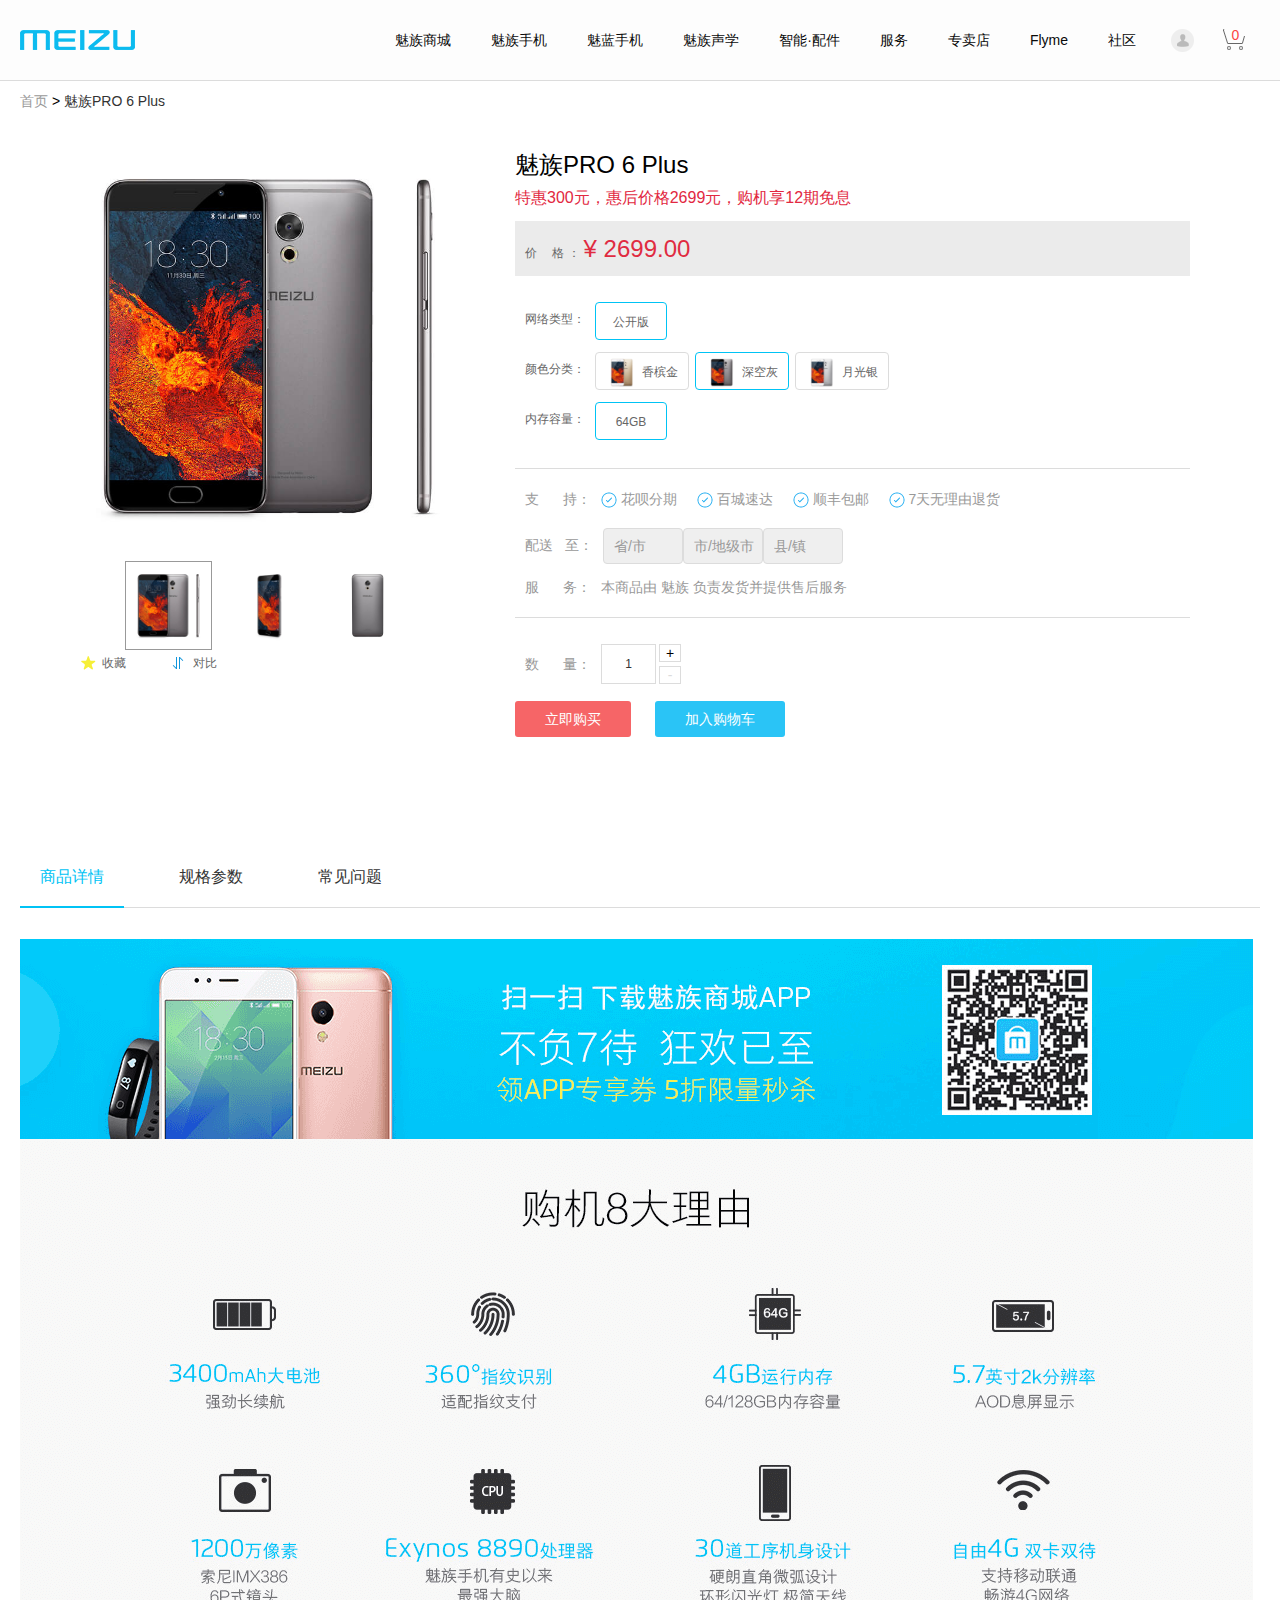
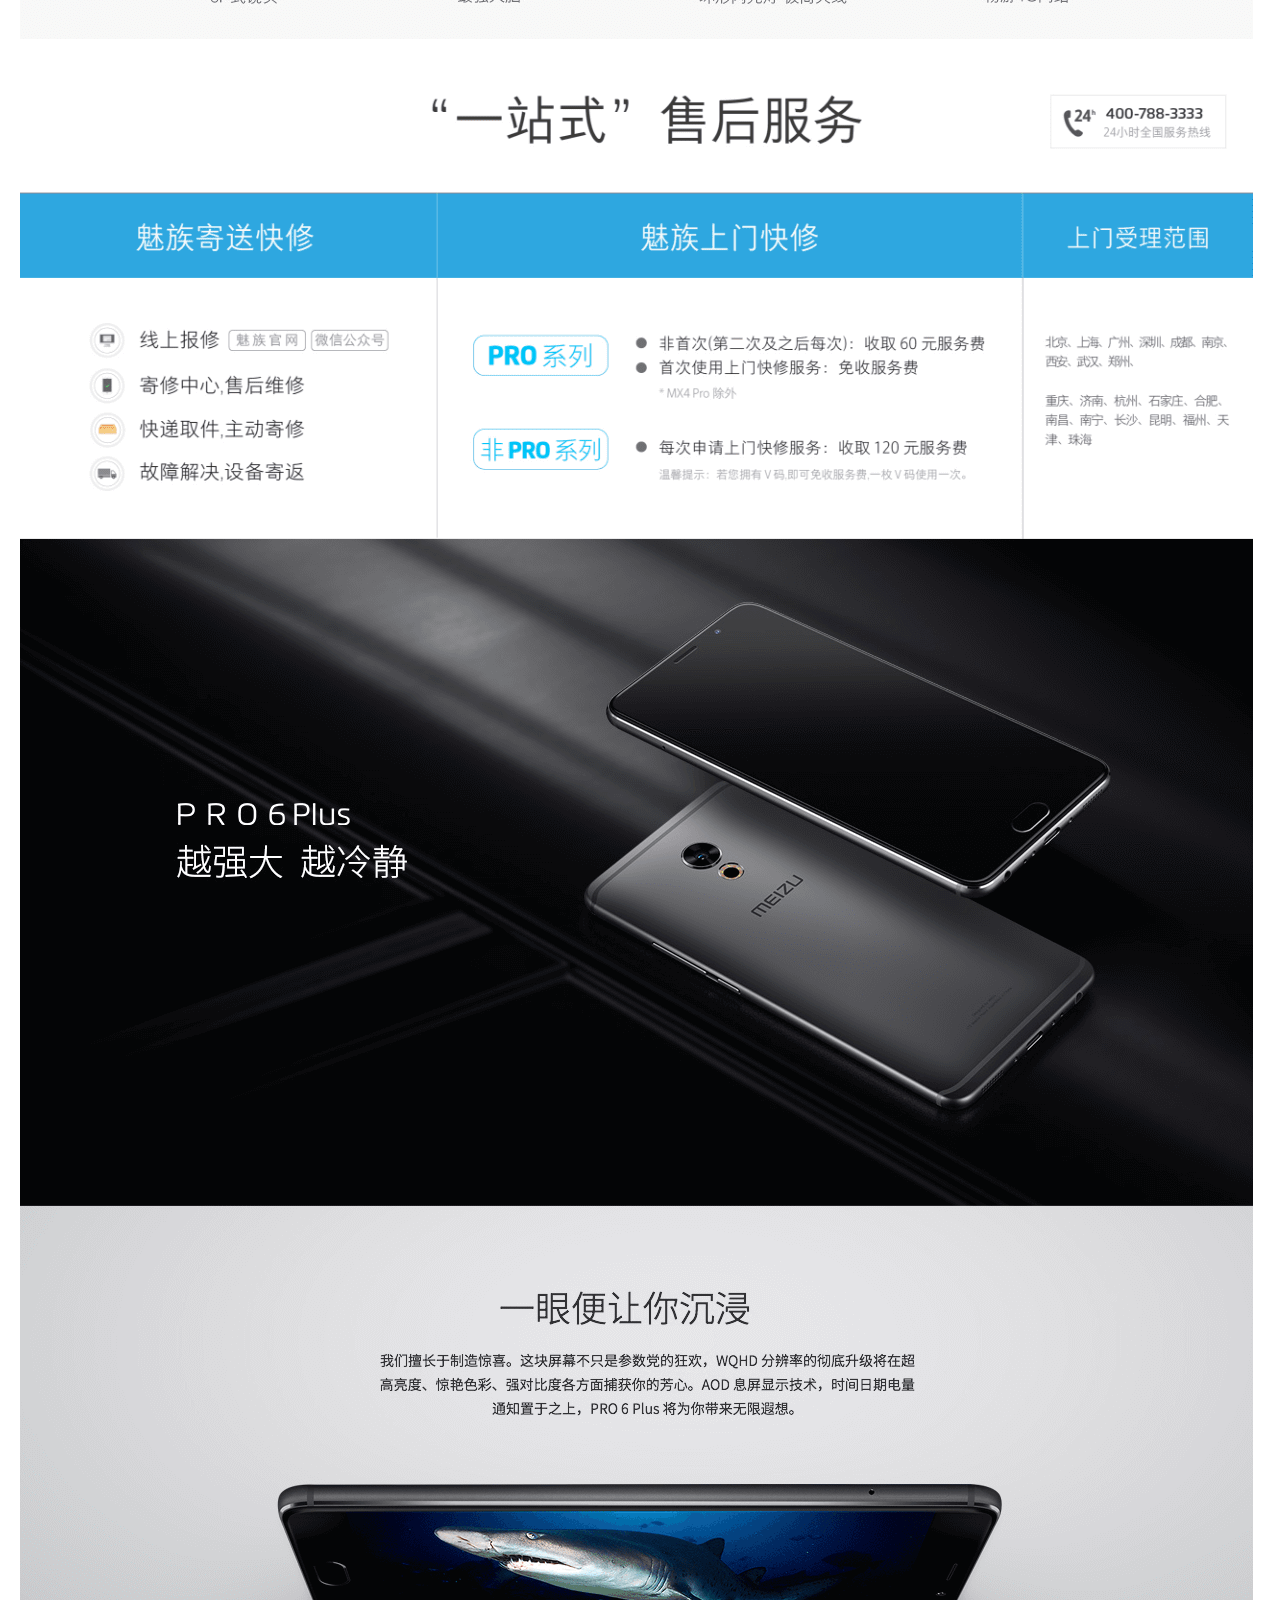
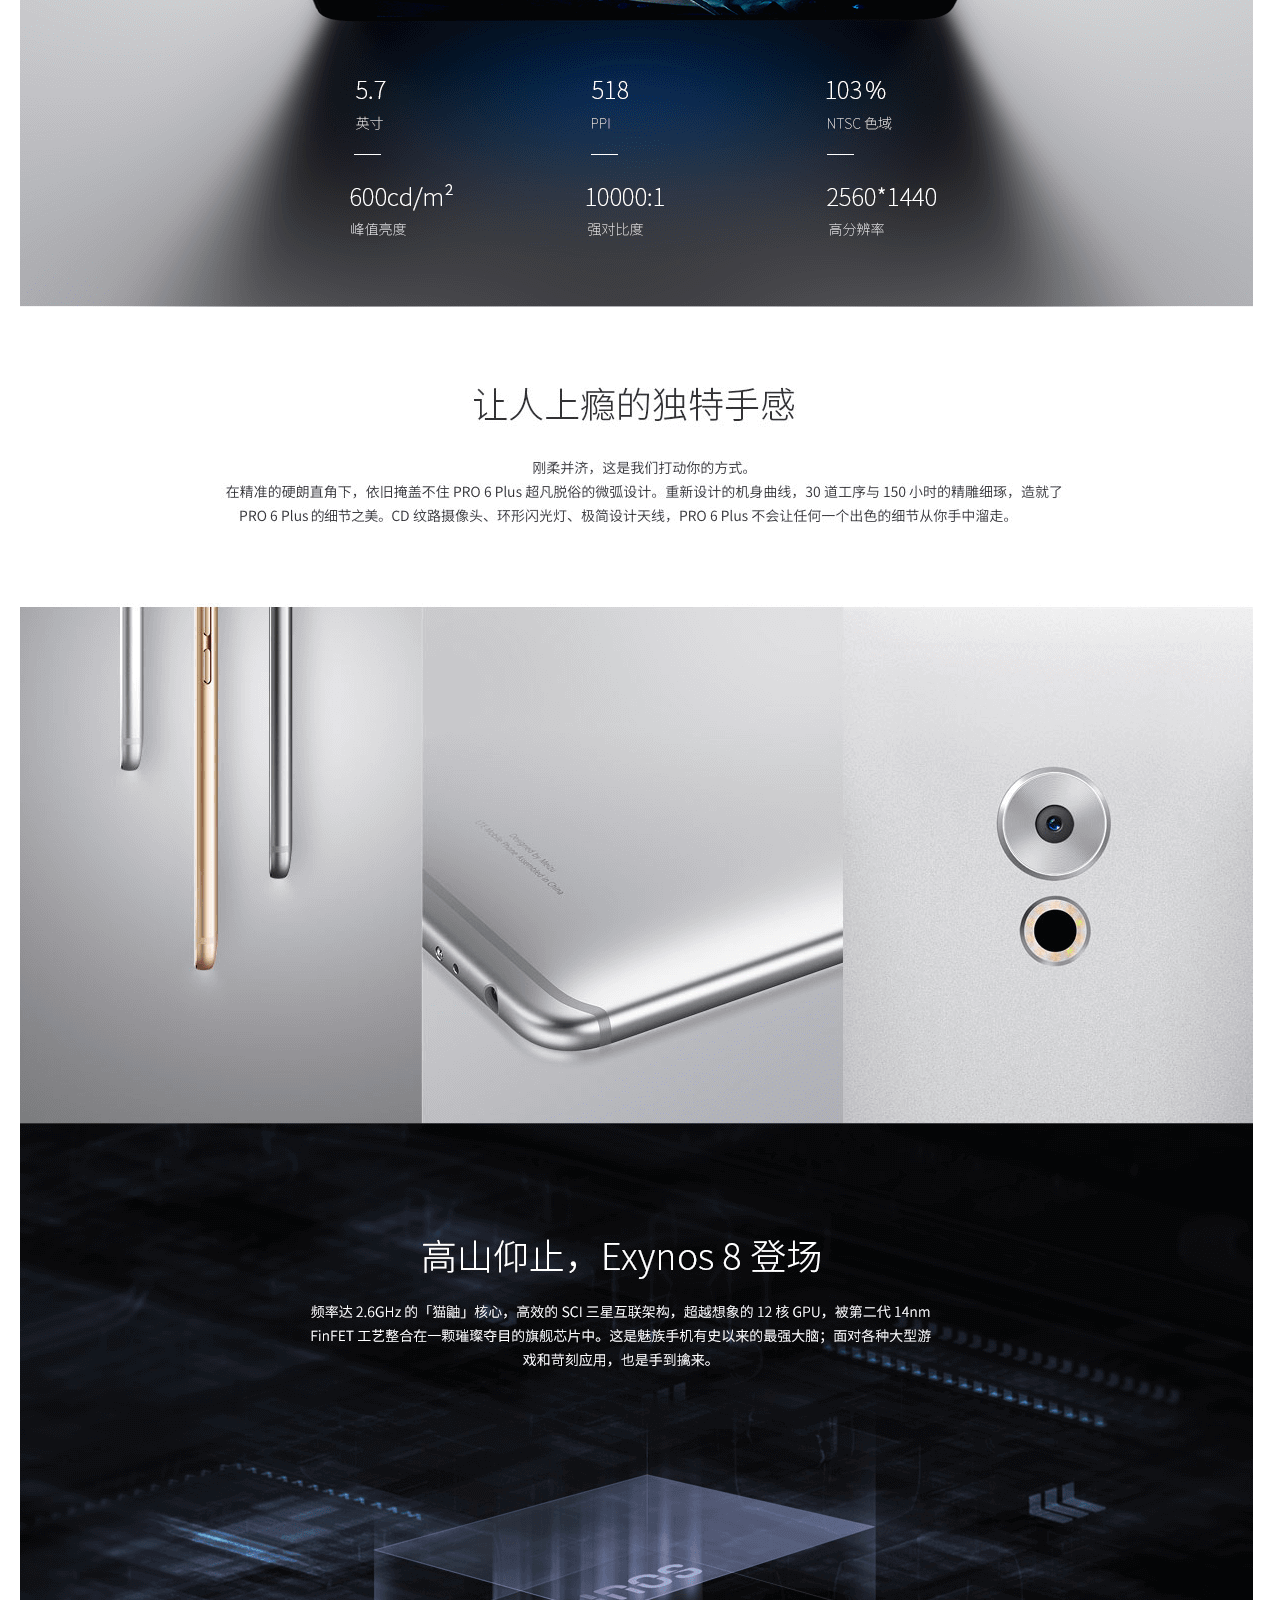
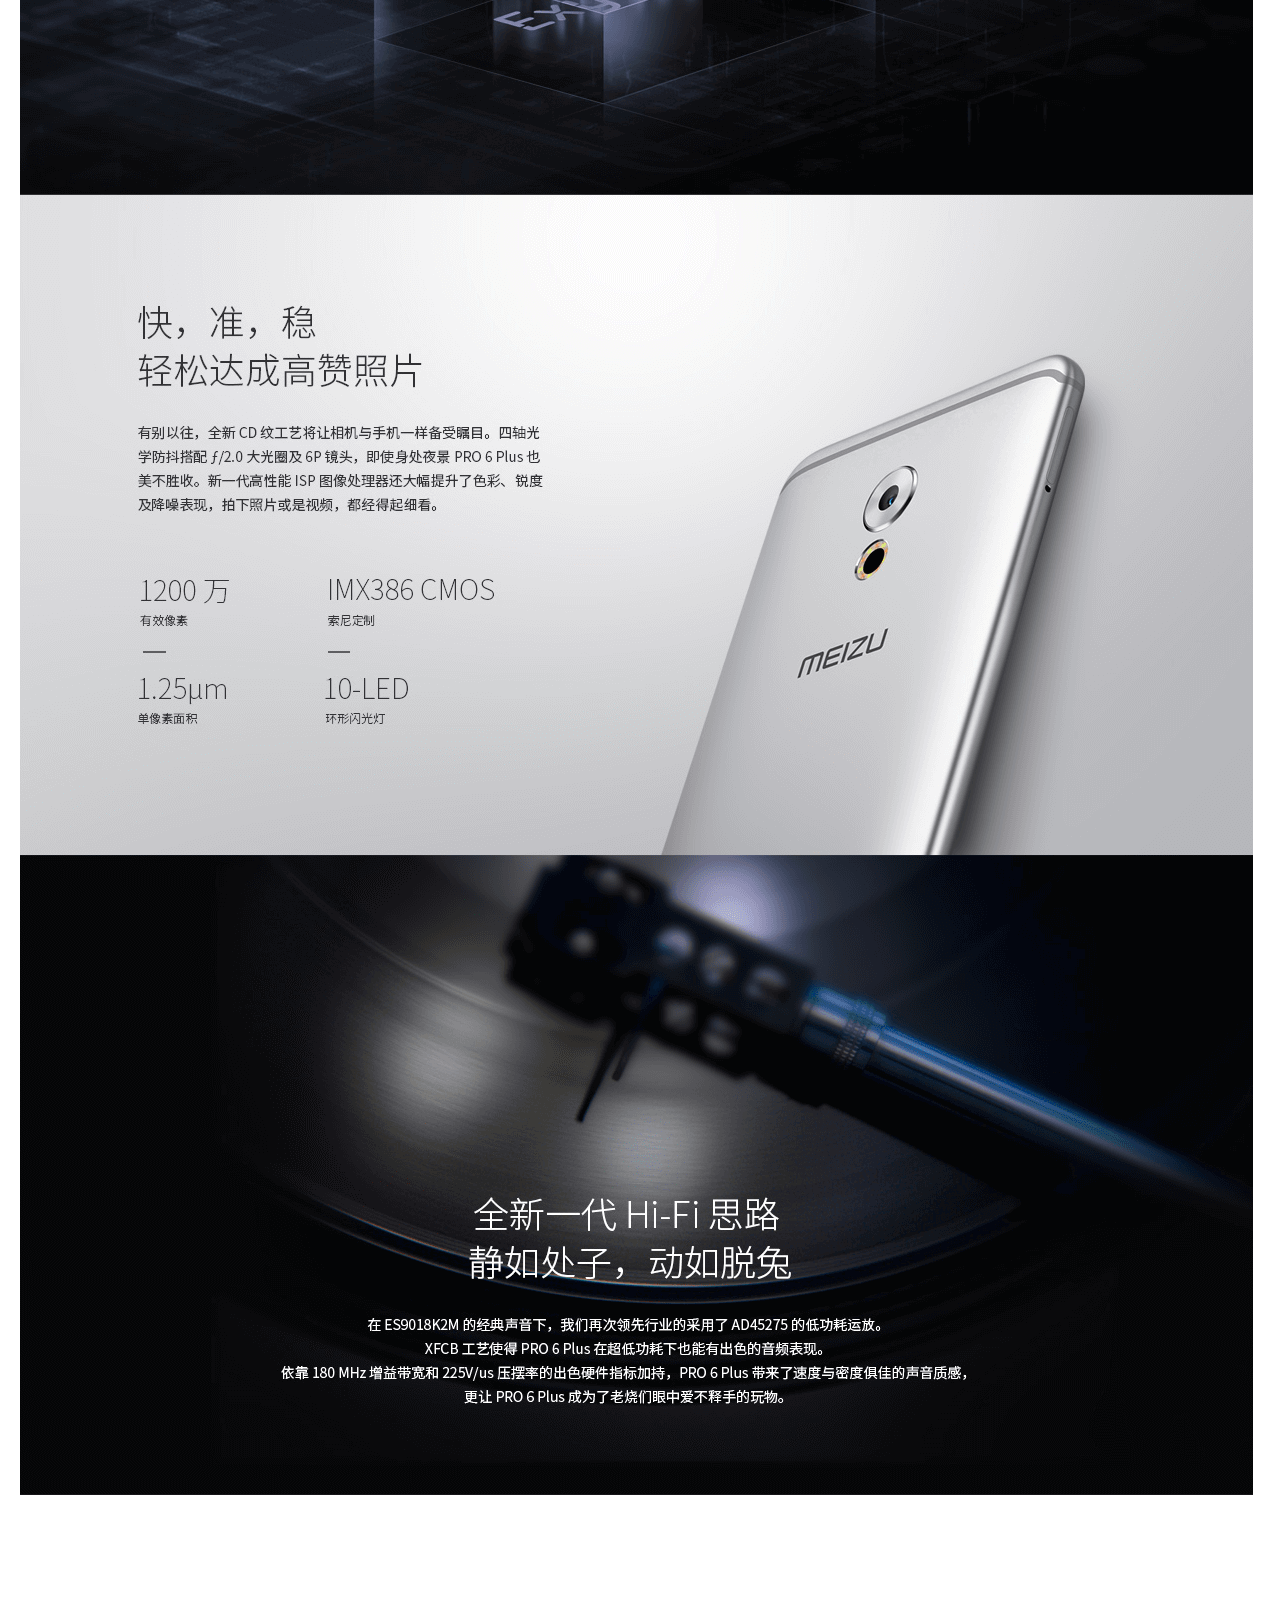
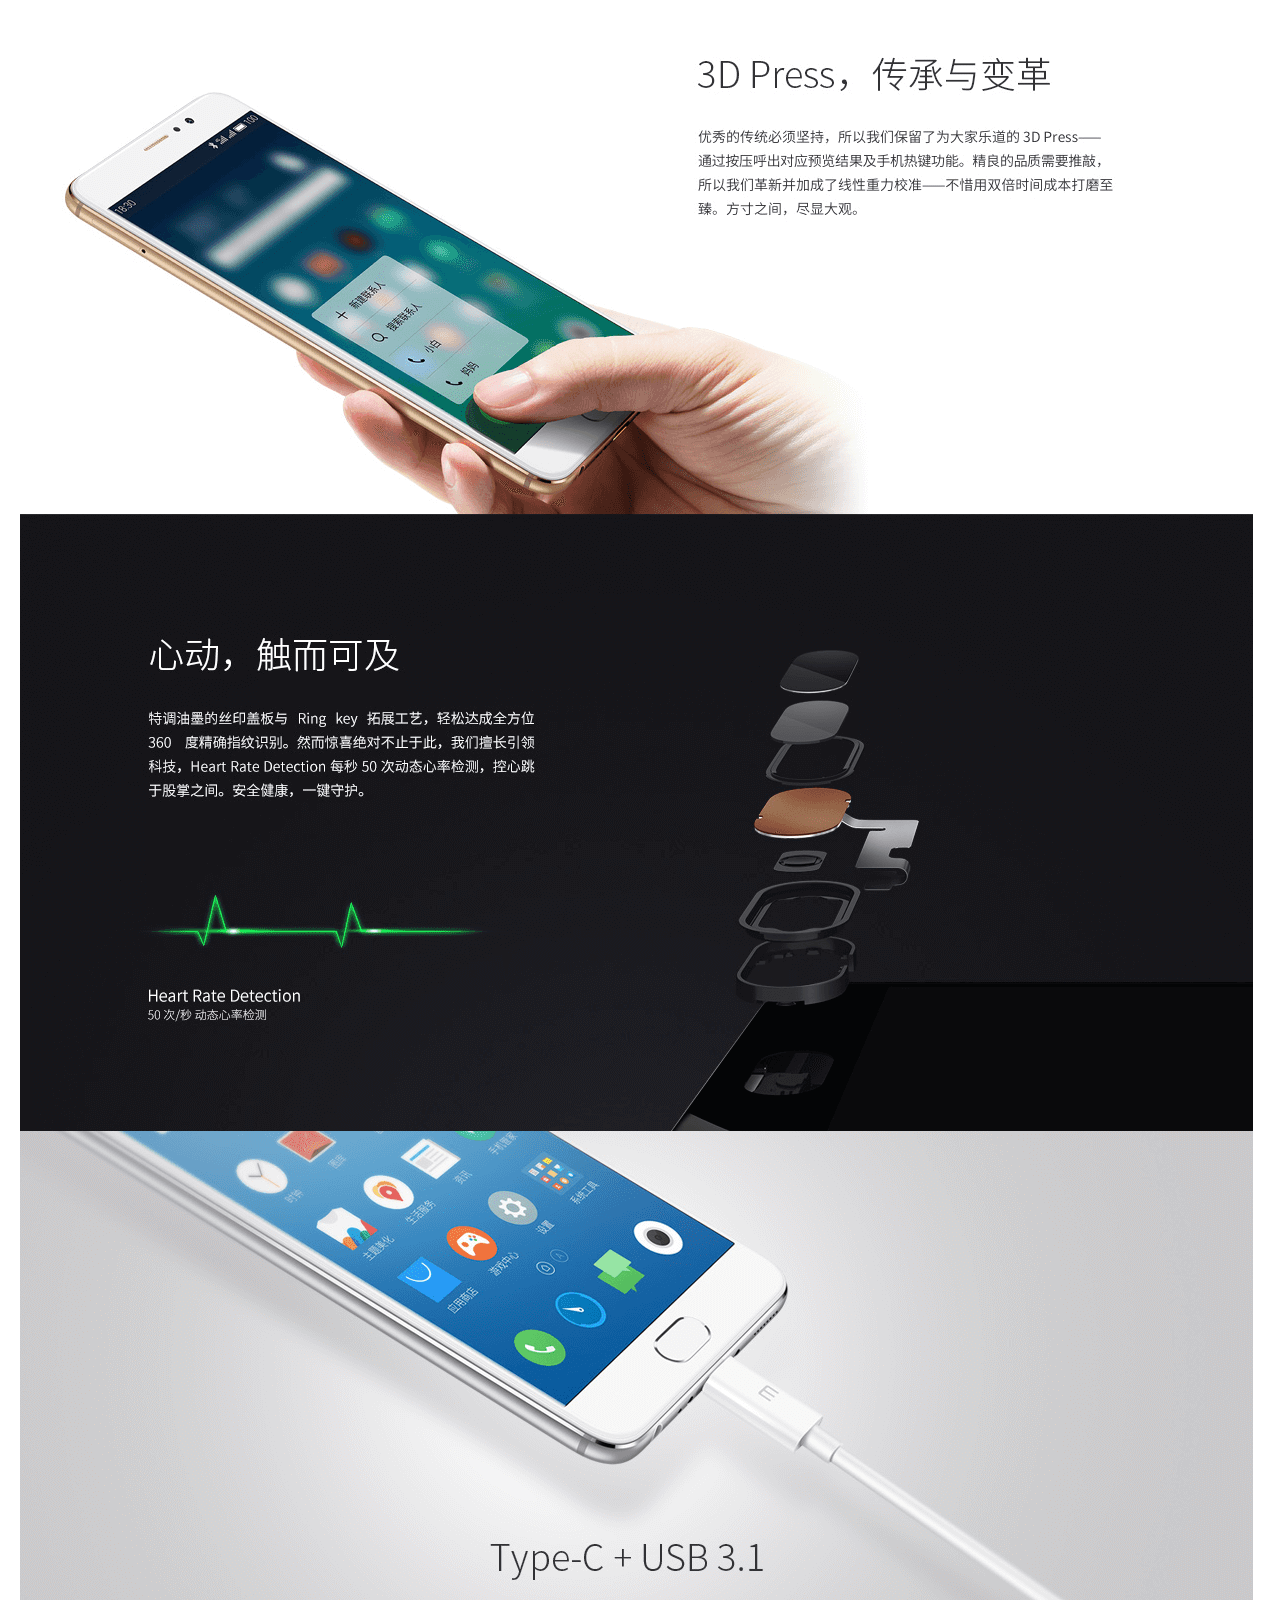
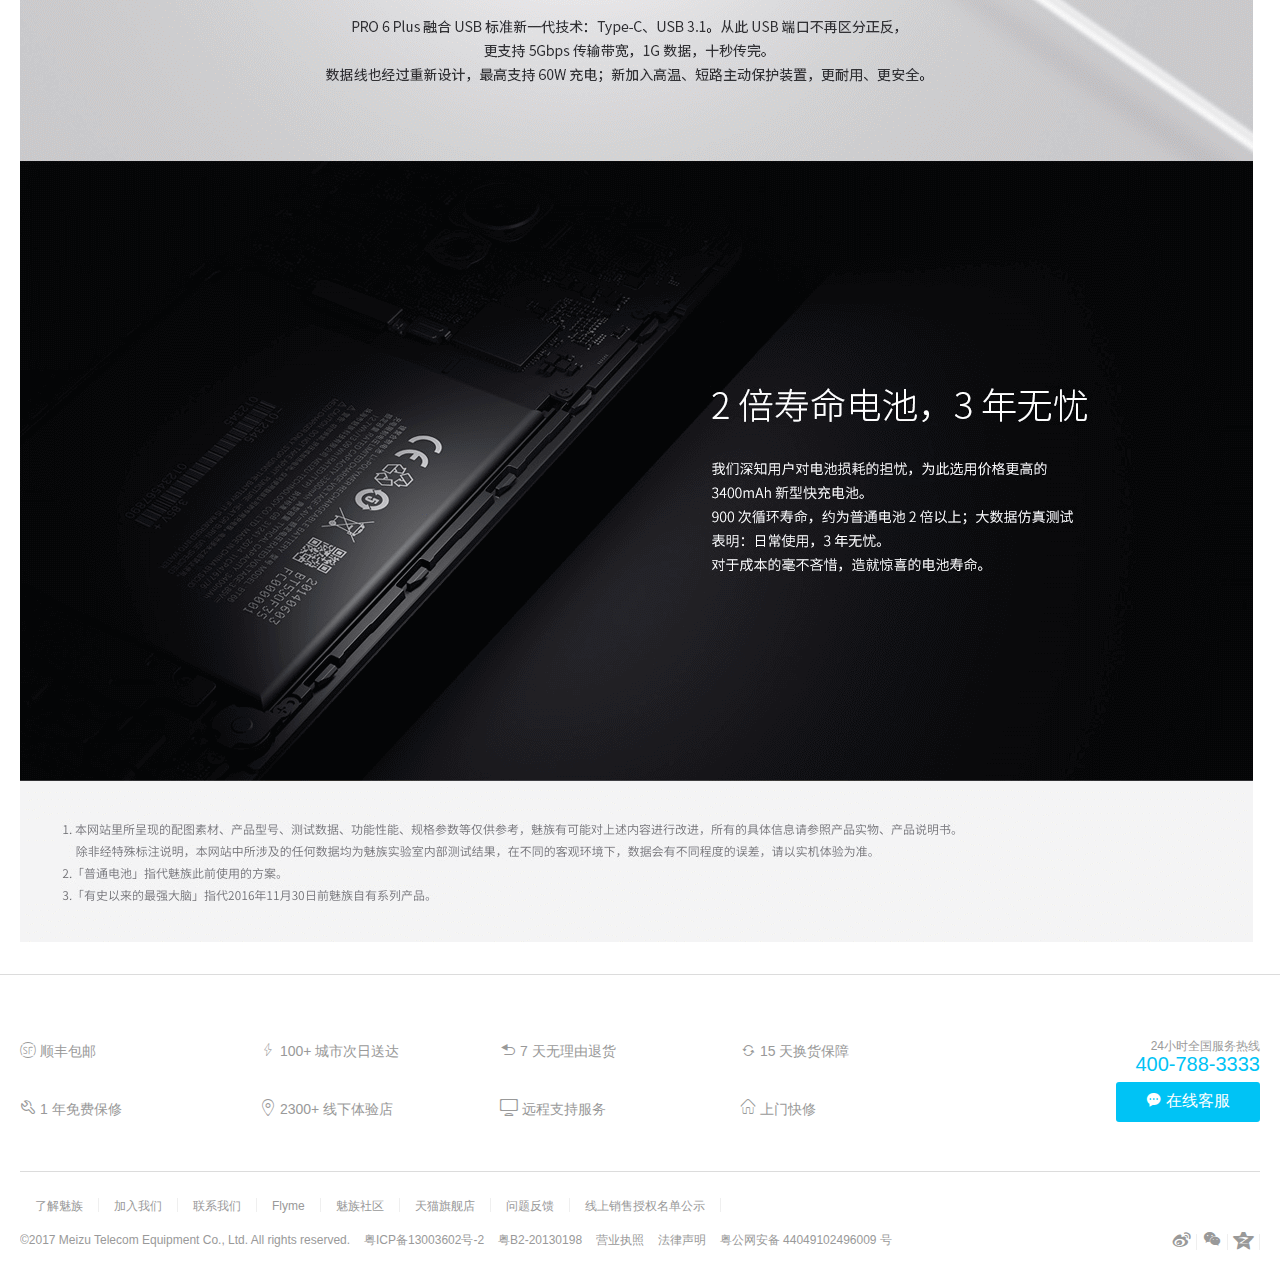
==== commit d166a01e: "Add files via upload" ====
--- a/Details.html
+++ b/Details.html
@@ -9,9 +9,11 @@
   <link rel="stylesheet" href="css/Details.css">
   <link rel="stylesheet" href="iconfont/iconfont.css">
   <script type="text/javascript">
-  if(/Android|webOS|iPhone|iPod|BlackBerry/i.test(navigator.userAgent)) {
-  window.location.href = "m-Details.html";
-  }
+    if(/Android|webOS|iPhone|iPod|BlackBerry/i.test(navigator.userAgent)) {
+    window.location.href = "m-Details.html";
+    }
+  </script>
+  <script src="js/prefixfree.min.js"></script>
 </head>
 <body>
 
